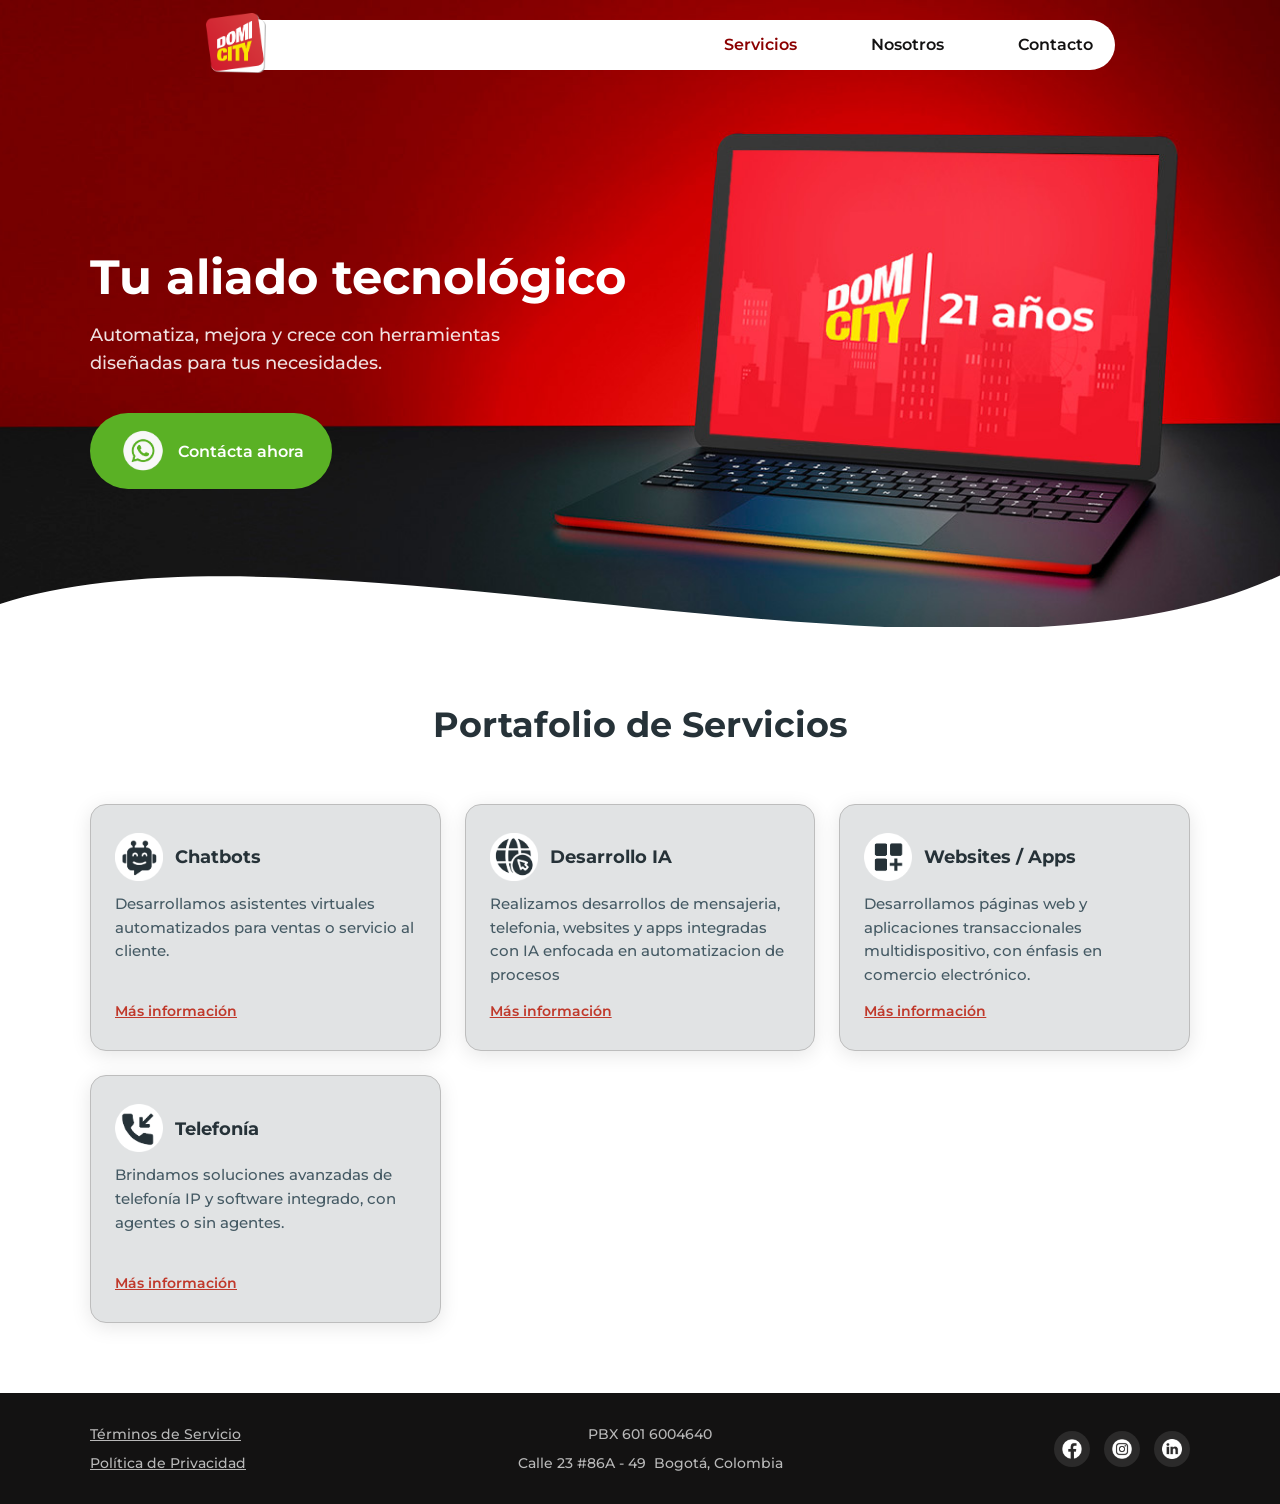
==== index.html @ 24c3378c "Initial commit: sitio web DomiCity" ====
<!DOCTYPE html>
<html lang="es">
<head>
  <meta charset="UTF-8" />
  <meta name="viewport" content="width=device-width, initial-scale=1.0" />
  <meta name="description" content="DomiCity — Tu aliado tecnológico. Chatbots, Websites, Apps, Telefonía, Domisoft y Software a la medida." />
  <title>DomiCity</title>
  <link rel="stylesheet" href="assets/css/styles.css" />
  <link rel="icon" href="assets/img/logo_domicity.png" type="image/png" />
</head>
<body>
  <!--  NAVBAR   -->
  <header class="navbar" role="banner">
    <a href="index.html" class="navbar__logo" aria-label="DomiCity — Inicio">
        <img src="assets/img/logo_domicity.png" alt="DomiCity" loading="eager" />
    </a>
    <div class="navbar__inner">
      <button class="navbar__toggle" aria-label="Abrir menú" aria-expanded="false" aria-controls="main-menu">
        <span></span><span></span><span></span>
      </button>

      <nav id="main-menu" class="navbar__menu" role="navigation" aria-label="Menú principal">
        <a href="index.html" class="navbar__link">Servicios</a>
        <a href="nosotros.html" class="navbar__link">Nosotros</a>
        <a href="https://wa.me/573103325067?text=Hola%2C%20quiero%20tener%20mas%20informacion%20acerca%20de%20Domicity" class="navbar__link">Contacto</a>
      </nav>
    </div>
  </header>

  <main>
    <!--  HERO   -->
    <section class="hero" aria-label="Presentación">
      <div class="hero__inner">
        <div class="hero__content">
          <h1 class="hero__title fade-in-up">Tu aliado tecnológico</h1>
          <p class="hero__subtitle fade-in-up fade-in-up--delay-1">
            Automatiza, mejora y crece con herramientas<br>diseñadas para tus necesidades.
          </p>
          <a
            href="https://wa.me/576016004640"
            target="_blank"
            rel="noopener noreferrer"
            class="btn btn--whatsapp fade-in-up fade-in-up--delay-2"
            aria-label="Contáctanos por WhatsApp"
          >
            <img src="assets/img/Icono Whatsapp.png" alt="" aria-hidden="true" />
            Contácta ahora
          </a>
        </div>
      </div>

      <!-- Wave SVG separator -->
      <svg class="hero__wave" viewBox="0 0 1440 90" xmlns="http://www.w3.org/2000/svg" preserveAspectRatio="none" aria-hidden="true">
        <path d="M0,64 C360,-50 1080,200 1440,32 L1440,90 L0,90 Z" fill="#ffffff"/>      
      </svg>
    </section>

    


    <!--  PORTAFOLIO DE SERVICIOS -->

    <section class="services section" id="servicios" aria-labelledby="services-title">
      <h2 class="services__title" id="services-title">Portafolio de Servicios</h2>

      <div class="services__grid" role="list">

        <article class="card" role="listitem" data-animate>
          <div class="card__header">
            <img class="card__icon" src="assets/img/Icono Chatbots.png" alt="" aria-hidden="true" loading="lazy" />
            <h3 class="card__title">Chatbots</h3>
          </div>
          <p class="card__text">Desarrollamos asistentes virtuales automatizados para ventas o servicio al cliente.</p>
          <a href="https://wa.me/573103325067?text=Hola%2C%20quiero%20tener%20mas%20informacion%20acerca%20de%20Domicity" class="card__link">Más información</a>
        </article>

        <article class="card" role="listitem" data-animate>
          <div class="card__header">
            <img class="card__icon" src="assets/img/Icono Websites.png" alt="" aria-hidden="true" loading="lazy" />
            <h3 class="card__title">Desarrollo IA</h3>
          </div>
          <p class="card__text">Realizamos desarrollos de mensajeria, telefonia, websites y apps integradas con IA enfocada en automatizacion de procesos</p>
          <a href="https://wa.me/573103325067?text=Hola%2C%20quiero%20tener%20mas%20informacion%20acerca%20de%20Domicity" class="card__link">Más información</a>
        </article>

        <article class="card" role="listitem" data-animate>
          <div class="card__header">
            <img class="card__icon" src="assets/img/Icono Apps.png" alt="" aria-hidden="true" loading="lazy" />
            <h3 class="card__title">Websites / Apps</h3>
          </div>
          <p class="card__text">Desarrollamos páginas web y aplicaciones transaccionales multidispositivo, con énfasis en comercio electrónico.</p>
          <a href="https://wa.me/573103325067?text=Hola%2C%20quiero%20tener%20mas%20informacion%20acerca%20de%20Domicity" class="card__link">Más información</a>
        </article>

        <article class="card" role="listitem" data-animate>
          <div class="card__header">
            <img class="card__icon" src="assets/img/Icono Telefonia.png" alt="" aria-hidden="true" loading="lazy" />
            <h3 class="card__title">Telefonía</h3>
          </div>
          <p class="card__text">Brindamos soluciones avanzadas de telefonía IP y software integrado, con agentes o sin agentes.</p>
          <a href="https://wa.me/573103325067?text=Hola%2C%20quiero%20tener%20mas%20informacion%20acerca%20de%20Domicity" class="card__link">Más información</a>
        </article>

        <article class="card" role="listitem" data-animate>
          <div class="card__header">
            <img class="card__icon" src="assets/img/Icono Domisoft.png" alt="" aria-hidden="true" loading="lazy" />
            <h3 class="card__title">Domisoft</h3>
          </div>
          <p class="card__text">Software de gestión especializado en domicilios, que permite administrar catálogos de baja, mediana y alta complejidad.</p>
          <a href="https://wa.me/573103325067?text=Hola%2C%20quiero%20tener%20mas%20informacion%20acerca%20de%20Domicity" class="card__link">Más información</a>
        </article>

        <article class="card" role="listitem" data-animate>
          <div class="card__header">
            <img class="card__icon" src="assets/img/Icono Software.png" alt="" aria-hidden="true" loading="lazy" />
            <h3 class="card__title">Software</h3>
          </div>
          <p class="card__text">Desarrollamos soluciones de programación a la medida para industrias diversas.</p>
          <a href="https://wa.me/573103325067?text=Hola%2C%20quiero%20tener%20mas%20informacion%20acerca%20de%20Domicity" class="card__link">Más información</a>
        </article>

      </div>
    </section>
  </main>

  <!-- ═══════════════════════════════════════ -->
  <!--  FOOTER                                 -->
  <!-- ═══════════════════════════════════════ -->
  <footer class="footer" role="contentinfo">
    <div class="footer__inner">
      <div class="footer__links">
        <a href="assets/docs/Terminos de Uso Pagina Web DomiCity.pdf" target="_blank" rel="noopener" class="footer__link">Términos de Servicio</a>
        <a href="assets/docs/Terminos de Uso Pagina Web DomiCity.pdf" target="_blank" rel="noopener" class="footer__link">Política de Privacidad</a>
      </div>

      <address class="footer__contact" style="font-style:normal;">
        <span>PBX 601 6004640</span>
        <span>Calle 23 #86A - 49&nbsp;&nbsp;Bogotá, Colombia</span>
      </address>

      <div class="footer__social" aria-label="Redes sociales">
        <a href="https://www.facebook.com/domicitylaciudad" class="footer__social-link" aria-label="Facebook" target="_blank" rel="noopener">
          <img src="assets/img/Icono Facebook.png" alt="Facebook" loading="lazy" />
        </a>
        <a href="https://www.instagram.com/domicity.co/" class="footer__social-link" aria-label="Instagram" target="_blank" rel="noopener">
          <img src="assets/img/Icono Instagram.png" alt="Instagram" loading="lazy" />
        </a>
        <a href="https://www.linkedin.com/company/domicity-sas/" class="footer__social-link" aria-label="LinkedIn" target="_blank" rel="noopener">
          <img src="assets/img/Icono Linkedin.png" alt="LinkedIn" loading="lazy" />
        </a>
      </div>
    </div>
  </footer>

  <script src="assets/js/app.js" defer></script>
</body>
</html>
---- assets/css/styles.css ----
/* =============================================
   DOMICITY - CORPORATE WEBSITE STYLES
   Methodology: BEM | Mobile-First | CSS Variables
   ============================================= */

/* ─── GOOGLE FONTS ─────────────────────────── */
@import url('https://fonts.googleapis.com/css2?family=Montserrat:wght@400;500;600;700;800&display=swap');

/* ─── CSS VARIABLES ────────────────────────── */
:root {
  --color-primary-red:   #c0392b;
  --color-red-dark:      #8b0000;
  --color-red-gradient:  linear-gradient(135deg, #c0392b 0%, #8b0000 60%, #1a0000 100%);
  --color-text-main:     #263238;
  --color-whatsapp:      #5ab125;
  --color-whatsapp-dark: #3d7d1a;
  --color-footer:        #131212;
  --color-card:          #e1e3e4;
  --color-border:        #bdbdbd;
  --color-white:         #ffffff;
  --color-link:          #c0392b;
  --color-hero-bg:       #1a0000;

  --font-family: 'Montserrat', sans-serif;
  --fw-bold:       700;
  --fw-semibold:   600;
  --fw-medium:     500;
  --fw-regular:    400;

  --radius-sm:   8px;
  --radius-md:   16px;
  --radius-lg:   24px;
  --radius-pill: 999px;

  --shadow-card: 0 4px 20px rgba(0,0,0,0.10);
  --shadow-hover: 0 10px 36px rgba(0,0,0,0.18);
  --shadow-nav: 0 2px 20px rgba(0,0,0,0.25);

  --transition: 0.3s ease;
  --container-max: 1100px;
  --section-pad: 80px 20px;
}

/* ─── RESET & BASE ──────────────────────────── */
*, *::before, *::after {
  box-sizing: border-box;
  margin: 0;
  padding: 0;
}

html {
  scroll-behavior: smooth;
  font-size: 16px;
}

body {
  font-family: var(--font-family);
  font-weight: var(--fw-medium);
  color: var(--color-text-main);
  background: var(--color-white);
  line-height: 1.6;
  overflow-x: hidden;
}

img {
  max-width: 100%;
  height: auto;
  display: block;
}

a {
  text-decoration: none;
  color: inherit;
  transition: color var(--transition);
}

ul {
  list-style: none;
}

/* ─── UTILITY ───────────────────────────────── */
.container {
  max-width: var(--container-max);
  margin: 0 auto;
  padding: 0 20px;
}

.section {
  padding: var(--section-pad);
}

/* ─── NAVBAR ────────────────────────────────── */
.navbar {
  position: absolute;
  top: 20px;
  left: 0;
  width: 100%;
  display: flex;
  justify-content: center; /* 🔥 centra la cápsula */
  z-index: 1000;
}

.navbar__inner {
  display: flex;
  align-items: center;
  justify-content: flex-end;
  background: var(--color-white);
  border-radius: 1000px;
  max-width: 900px;
  width: 90%;
}

.navbar__logo img {
  position: relative;
  left: 46px;
  top: -2px;
  height: 50px;
 transform: scale(1.2);
}

.navbar__menu {
  display: flex;
  align-items: center;
  gap: 30px;
}

.navbar__link {
  color: var(--color-footer);
  font-weight: var(--fw-semibold);
  font-size: 1rem;
  padding: 8px 22px;
  border-radius: var(--radius-pill);
  transition: background var(--transition), color var(--transition);
  white-space: nowrap;
}

.navbar__link:hover,
.navbar__link--active {
  background: rgba(255,255,255,0.18);
  color: var(--color-red-dark);
}

.navbar__toggle {
  display: none;
  flex-direction: column;
  justify-content: center;
  gap: 5px;
  cursor: pointer;
  background: none;
  border: none;
  padding: 6px;
}

.navbar__toggle span {
  display: block;
  width: 26px;
  height: 2.5px;
  background: var(--color-white);
  border-radius: 2px;
  transition: transform var(--transition), opacity var(--transition);
}

.navbar__toggle.is-open span:nth-child(1) {
  transform: translateY(7.5px) rotate(45deg);
}
.navbar__toggle.is-open span:nth-child(2) {
  opacity: 0;
}
.navbar__toggle.is-open span:nth-child(3) {
  transform: translateY(-7.5px) rotate(-45deg);
}

/* ─── HERO ──────────────────────────────────── */
.hero {
  background-image: url("../img/Banner\ Pagina\ Web.jpg");
  background-size: cover;          /* Hace que la imagen cubra todo el contenedor */
  background-position: center;     /* Centra la imagen */
  background-repeat: no-repeat;    /* Evita que se repita */
  
  position: relative;
  overflow: hidden;
  padding-top: 250px; /* aumenta este valor según altura del nav */
  min-height: 380px;
}

.hero__inner {
  max-width: var(--container-max);
  margin: 0 auto;
  display: flex;
  align-items: flex-end;
  justify-content: space-between;
  gap: 40px;
}

.hero__content {
  flex: 1;
  padding-bottom: 60px;
}

.hero__title {
  font-size: clamp(2rem, 5vw, 3rem);
  font-weight: var(--fw-bold);
  color: var(--color-white);
  line-height: 1.15;
  margin-bottom: 16px;
}

.hero__subtitle {
  font-size: clamp(0.95rem, 2vw, 1.1rem);
  color: rgba(255,255,255,0.88);
  font-weight: var(--fw-medium);
  max-width: 460px;
  margin-bottom: 36px;
  line-height: 1.6;
}

.hero__image {
  flex: 1;
  display: flex;
  align-items: flex-end;
  justify-content: flex-end;
  max-width: 480px;
}

.hero__image img {
  width: 100%;
  max-width: 460px;
  object-fit: contain;
  filter: drop-shadow(0 10px 40px rgba(0,0,0,0.5));
}

.hero__wave {
  display: block;
  width: 100%;
  margin-top: -2px;
  line-height: 0;
}

/* ─── BUTTONS ───────────────────────────────── */
.btn {
  display: inline-flex;
  align-items: center;
  gap: 10px;
  padding: 13px 28px;
  border-radius: var(--radius-pill);
  font-family: var(--font-family);
  font-weight: var(--fw-semibold);
  font-size: 1rem;
  cursor: pointer;
  border: none;
  transition: background var(--transition), transform var(--transition), box-shadow var(--transition);
}

.btn--whatsapp {
  background: var(--color-whatsapp);
  color: var(--color-white);
}

.btn--whatsapp:hover {
  background: var(--color-whatsapp-dark);
  transform: translateY(-2px);
  box-shadow: 0 8px 24px rgba(90,177,37,0.35);
}

.btn--whatsapp img {
  width: 50px;
}

.btn--primary {
  background: #e8b800;
  color: var(--color-white);
  font-weight: var(--fw-bold);
}

.btn--primary:hover {
  background: #c9a200;
  transform: translateY(-2px);
  box-shadow: 0 8px 24px rgba(232,184,0,0.35);
}

/* ─── SERVICES ──────────────────────────────── */
.services {
  background: var(--color-white);
  padding: 70px 20px;
}

.services__title {
  text-align: center;
  font-size: clamp(1.6rem, 3.5vw, 2.2rem);
  font-weight: var(--fw-bold);
  color: var(--color-text-main);
  margin-bottom: 50px;
}

.services__grid {
  display: grid;
  grid-template-columns: repeat(3, 1fr);
  gap: 24px;
  max-width: var(--container-max);
  margin: 0 auto;
}

.card {
  background: var(--color-card);
  border: 1px solid var(--color-border);
  border-radius: var(--radius-md);
  padding: 28px 24px;
  box-shadow: var(--shadow-card);
  transition: transform var(--transition), box-shadow var(--transition);
  display: flex;
  flex-direction: column;
  gap: 12px;
}

.card:hover {
  transform: translateY(-5px);
  box-shadow: var(--shadow-hover);
  background-color: var(--color-border);
}

.card__icon {
  width: 48px;
  height: 48px;
  object-fit: contain;
}

.card__title {
  font-size: 1.15rem;
  font-weight: var(--fw-bold);
  color: var(--color-text-main);
  margin: 0;
}

.card__header {
  display: flex;
  align-items: center;
  gap: 12px;
}

.card__text {
  font-size: 0.93rem;
  color: #455a64;
  line-height: 1.6;
  flex: 1;
}

.card__link {
  font-size: 0.88rem;
  font-weight: var(--fw-semibold);
  color: var(--color-link);
  text-decoration: underline;
  margin-top: auto;
  transition: color var(--transition);
}

.card__link:hover {
  color: var(--color-red-dark);
}

/* ─── ABOUT ─────────────────────────────────── */
.about {
  background: var(--color-white);
  padding: 70px 20px;
}

.about__header {
  background: linear-gradient(135deg, #c0392b 0%, #8b0000 60%, #1a0000 100%);
  padding: 60px 20px 120px;
  position: relative;
  margin-bottom: -60px;
}

.about__wave {
  display: block;
  width: 100%;
  line-height: 0;
  margin-top: -2px;
}

.about__body {
  max-width: var(--container-max);
  margin: 0 auto;
  padding: 20px 20px 60px;
}

.about__title {
  font-size: clamp(1.6rem, 3.5vw, 2.2rem);
  font-weight: var(--fw-bold);
  color: var(--color-text-main);
  margin-bottom: 20px;
}

.about__text {
  font-size: 1rem;
  line-height: 1.75;
  color: var(--color-text-main);
  max-width: 860px;
  margin-bottom: 14px;
}

.about__clients-label {
  font-size: 1rem;
  font-weight: var(--fw-semibold);
  margin: 30px 0 20px;
}

/* ─── CLIENTS MARQUEE ───────────────────────── */
@keyframes marquee-scroll {
  from { transform: translateX(0); }
  to   { transform: translateX(-50%); }
}

.clients-marquee {
  position: relative;
  overflow: hidden;
  margin-top: 10px;
}

.clients-marquee__track {
  display: flex;
  gap: 80px;
  align-items: center;
  width: max-content;
  height: 160px;
  animation: marquee-scroll 38s linear infinite;
}

@media (prefers-reduced-motion: reduce) {
  .clients-marquee__track {
    animation: none;
    flex-wrap: wrap;
    width: 100%;
    height: auto;
    justify-content: center;
    gap: 40px;
    padding: 20px 0;
  }
  .clients-marquee__item[aria-hidden="true"] {
    display: none;
  }
}

.clients-marquee__item {
  flex-shrink: 0;
  height: 140px;
  display: flex;
  align-items: center;
}

.clients-marquee__item img {
  height: 100%;
  width: auto;
  max-width: 220px;
  object-fit: contain;
  transition: transform 0.4s cubic-bezier(0.34, 1.56, 0.64, 1);
}

.clients-marquee__item img:hover {
  transform: scale(1.18);
}

.clients-marquee__fade {
  position: absolute;
  top: 0;
  width: 100px;
  height: 100%;
  z-index: 2;
  pointer-events: none;
}

.clients-marquee__fade--left {
  left: 0;
  background: linear-gradient(to right, var(--color-white), transparent);
}

.clients-marquee__fade--right {
  right: 0;
  background: linear-gradient(to left, var(--color-white), transparent);
}

/* ─── CONTACT ───────────────────────────────── */
.contact {
  background: var(--color-white);
  padding: 70px 20px;
}

.contact__header-bg {
  background: linear-gradient(135deg, #c0392b 0%, #8b0000 60%, #1a0000 100%);
  padding: 50px 20px 120px;
}

.contact__title {
  font-size: clamp(1.6rem, 3.5vw, 2.2rem);
  font-weight: var(--fw-bold);
  color: var(--color-white);
  max-width: var(--container-max);
  margin: 0 auto;
  position: relative;
  top: 50px;
}

.contact__wave {
  display: block;
  width: 100%;
  line-height: 0;
  margin-top: -2px;
}

.contact__body {
  max-width: var(--container-max);
  margin: -50px auto 0;
  padding: 0 20px 70px;
  display: grid;
  grid-template-columns: 1fr auto;
  gap: 60px;
  align-items: start;
}

.contact__form-wrapper {
  background: #f0f0f0;
  border-radius: var(--radius-md);
  padding: 36px 32px;
  box-shadow: var(--shadow-card);
}

.form__group {
  margin-bottom: 16px;
}

.form__input,
.form__textarea {
  width: 100%;
  padding: 13px 18px;
  border: 1.5px solid var(--color-border);
  border-radius: var(--radius-sm);
  background: var(--color-white);
  font-family: var(--font-family);
  font-size: 0.95rem;
  color: var(--color-text-main);
  transition: border-color var(--transition), box-shadow var(--transition);
  outline: none;
}

.form__input::placeholder,
.form__textarea::placeholder {
  color: #90a4ae;
}

.form__input:focus,
.form__textarea:focus {
  border-color: var(--color-primary-red);
  box-shadow: 0 0 0 3px rgba(192,57,43,0.12);
}

.form__input.is-invalid,
.form__textarea.is-invalid {
  border-color: #e53935;
}

.form__textarea {
  resize: vertical;
  min-height: 110px;
}

.form__error {
  font-size: 0.8rem;
  color: #e53935;
  margin-top: 4px;
  display: none;
}

.form__error.is-visible {
  display: block;
}

.form__footer {
  text-align: right;
  margin-top: 20px;
}

.form__success,
.form__failure {
  display: none;
  padding: 14px 18px;
  border-radius: var(--radius-sm);
  font-weight: var(--fw-semibold);
  font-size: 0.95rem;
  margin-bottom: 16px;
}

.form__success {
  background: #e8f5e9;
  color: #2e7d32;
  border: 1px solid #a5d6a7;
}

.form__failure {
  background: #ffebee;
  color: #c62828;
  border: 1px solid #ef9a9a;
}

.form__success.is-visible,
.form__failure.is-visible {
  display: block;
}

.contact__aside {
  display: flex;
  flex-direction: column;
  gap: 16px;
  align-items: flex-start;
  padding-top: 60px;
}

.contact__aside-title {
  font-size: 1.3rem;
  font-weight: var(--fw-bold);
  color: var(--color-text-main);
}

.btn--whatsapp-lg {
  font-size: 1.1rem;
  padding: 16px 32px;
}

/* ─── FOOTER ────────────────────────────────── */
.footer {
  background: var(--color-footer);
  color: rgba(255,255,255,0.7);
  padding: 30px 20px;
}

.footer__inner {
  max-width: var(--container-max);
  margin: 0 auto;
  display: flex;
  align-items: center;
  justify-content: space-between;
  gap: 20px;
  flex-wrap: wrap;
}

.footer__links {
  display: flex;
  flex-direction: column;
  gap: 6px;
}

.footer__link {
  color: rgba(255,255,255,0.7);
  font-size: 0.875rem;
  text-decoration: underline;
  transition: color var(--transition);
}

.footer__link:hover {
  color: var(--color-white);
}

.footer__contact {
  display: flex;
  flex-direction: column;
  gap: 6px;
  font-size: 0.875rem;
  text-align: center;
}

.footer__social {
  display: flex;
  gap: 14px;
  align-items: center;
}

.footer__social-link {
  display: flex;
  align-items: center;
  justify-content: center;
  width: 36px;
  height: 36px;
  border-radius: 50%;
  background: rgba(255,255,255,0.1);
  transition: background var(--transition), transform var(--transition);
}

.footer__social-link:hover {
  background: rgba(255,255,255,0.22);
  transform: translateY(-2px);
}

.footer__social-link img {
  width: 20px;
  height: 20px;
  filter: brightness(0) invert(1);
}

/* ─── PAGE HEADER (nosotros / contacto) ─────── */
.page-header {
  background: var(--color-red-gradient);
  padding: 60px 20px 120px;
  position: relative;
}

.page-header__title {
  font-size: clamp(1.8rem, 4vw, 2.5rem);
  font-weight: var(--fw-bold);
  color: var(--color-white);
  max-width: var(--container-max);
  margin: 0 auto;
  position: relative;
  top: 50px;
}

.page-header__wave {
  display: block;
  width: 100%;
  line-height: 0;
  margin-top: -2px;
}

/* ─── ANIMATIONS ────────────────────────────── */
@keyframes fadeInUp {
  from {
    opacity: 0;
    transform: translateY(28px);
  }
  to {
    opacity: 1;
    transform: translateY(0);
  }
}

.fade-in-up {
  animation: fadeInUp 0.6s ease both;
}

.fade-in-up--delay-1 { animation-delay: 0.1s; }
.fade-in-up--delay-2 { animation-delay: 0.2s; }
.fade-in-up--delay-3 { animation-delay: 0.3s; }

[data-animate] {
  opacity: 0;
  transform: translateY(24px);
  transition: opacity 0.6s ease, transform 0.6s ease;
}

[data-animate].is-visible {
  opacity: 1;
  transform: translateY(0);
}

/* ─── RESPONSIVE ────────────────────────────── */
@media (max-width: 900px) {
  .services__grid {
    grid-template-columns: repeat(2, 1fr);
  }

  .contact__body {
    grid-template-columns: 1fr;
    gap: 30px;
  }

  .contact__aside {
    padding-top: 0;
    flex-direction: row;
    align-items: center;
    flex-wrap: wrap;
  }

  .hero__inner {
    flex-direction: column;
    align-items: flex-start;
    padding-bottom: 0;
  }

  .hero__content {
    padding-bottom: 30px;
  }

  .hero__image {
    width: 100%;
    max-width: 100%;
    justify-content: center;
  }
}

@media (max-width: 640px) {
  .navbar__menu {
    display: none;
    flex-direction: column;
    gap: 4px;
    position: absolute;
    top: 100%;
    left: 0;
    right: 0;
    background: linear-gradient(135deg, #c0392b 0%, #8b0000 100%);
    padding: 14px 20px 20px;
    box-shadow: var(--shadow-nav);
    z-index: 999;
  }

  .navbar__menu.is-open {
    display: flex;
  }

  .navbar__link {
    width: 100%;
    text-align: center;
  }

  .navbar__toggle {
    display: flex;
  }

  .navbar__inner {
    position: relative;
  }

  .services__grid {
    grid-template-columns: 1fr;
  }

  .footer__inner {
    flex-direction: column;
    text-align: center;
    align-items: center;
  }

  .footer__contact {
    text-align: center;
  }


  :root {
    --section-pad: 50px 16px;
  }
}
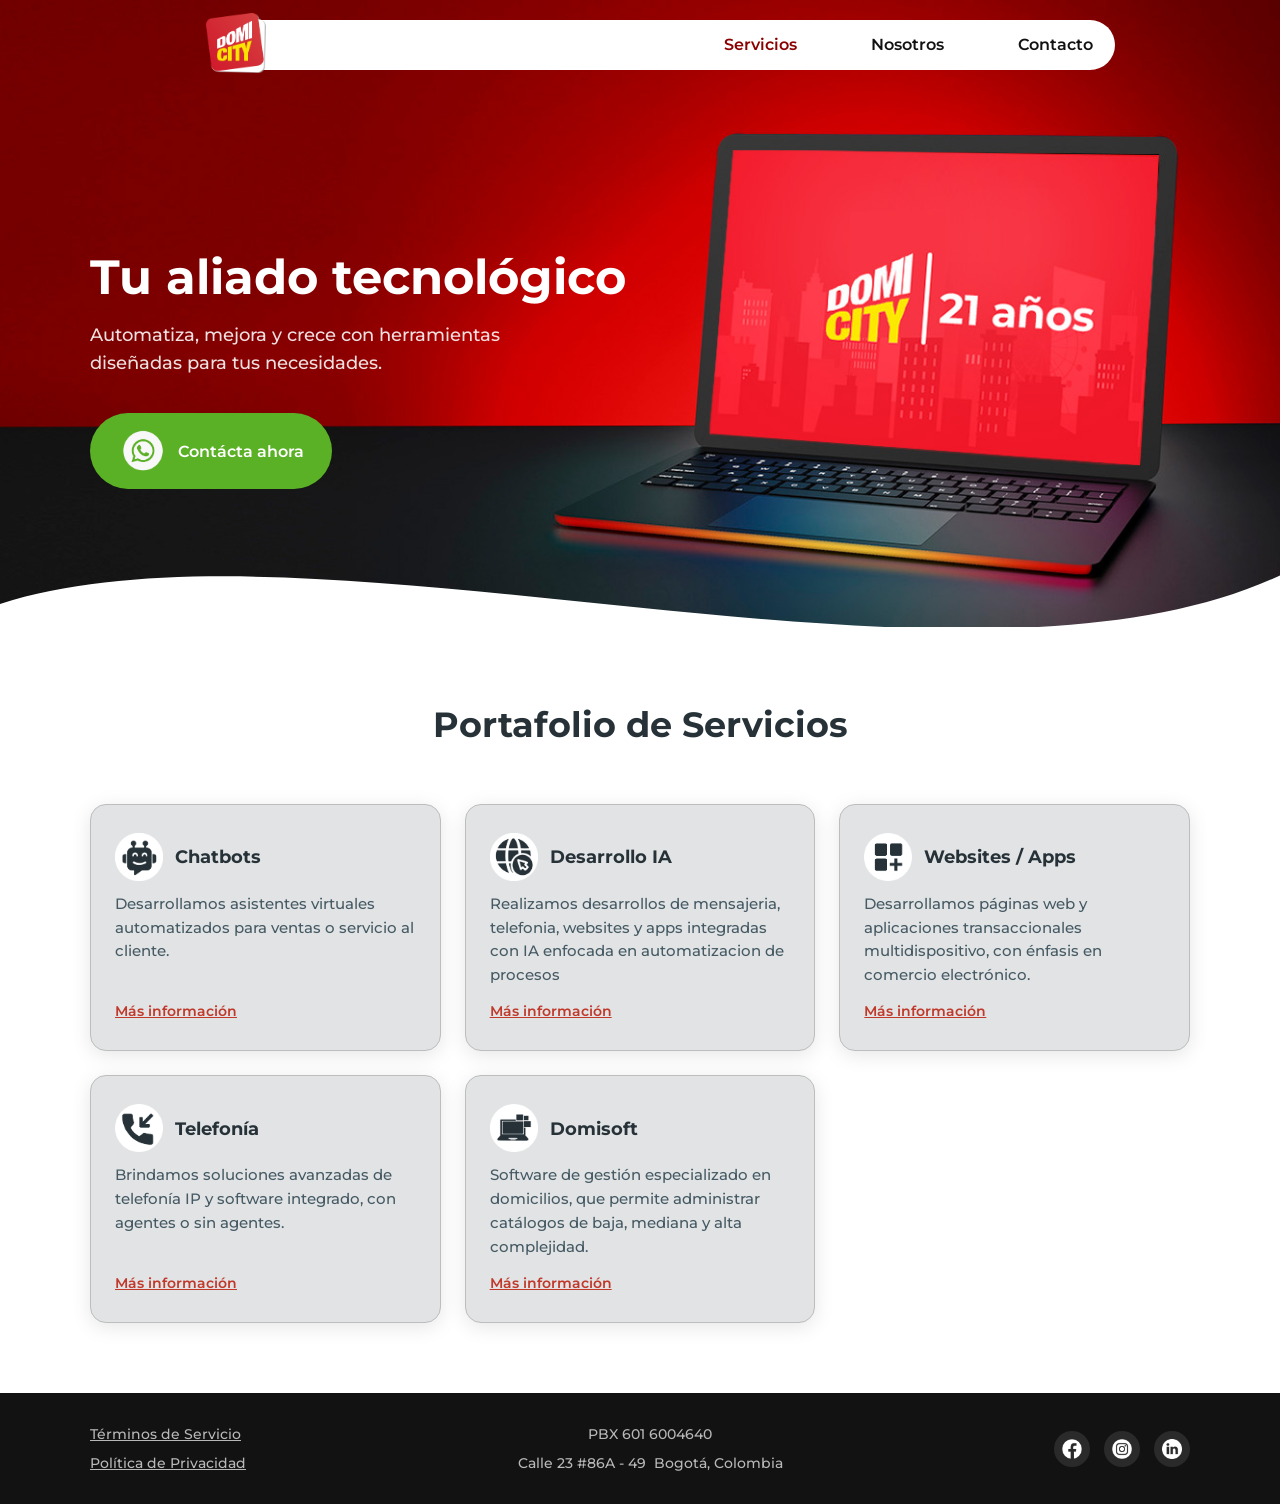
==== commit d48f8724: "Numero Don Victor" ====
--- a/index.html
+++ b/index.html
@@ -7,6 +7,14 @@
   <title>DomiCity</title>
   <link rel="stylesheet" href="assets/css/styles.css" />
   <link rel="icon" href="assets/img/logo_domicity.png" type="image/png" />
+  <!-- Google tag (gtag.js) -->
+  <script async src="https://www.googletagmanager.com/gtag/js?id=G-8YCQ2FPRDF"></script>
+  <script>
+    window.dataLayer = window.dataLayer || [];
+    function gtag(){dataLayer.push(arguments);}
+    gtag('js', new Date());
+    gtag('config', 'G-8YCQ2FPRDF');
+  </script>
 </head>
 <body>
   <!--  NAVBAR   -->
@@ -22,7 +30,7 @@
       <nav id="main-menu" class="navbar__menu" role="navigation" aria-label="Menú principal">
         <a href="index.html" class="navbar__link">Servicios</a>
         <a href="nosotros.html" class="navbar__link">Nosotros</a>
-        <a href="https://wa.me/573103325067?text=Hola%2C%20quiero%20tener%20mas%20informacion%20acerca%20de%20Domicity" class="navbar__link">Contacto</a>
+        <a href="https://wa.me/573166936965?text=Hola%2C%20quiero%20tener%20mas%20informacion%20acerca%20de%20Domicity" class="navbar__link">Contacto</a>
       </nav>
     </div>
   </header>
@@ -37,7 +45,7 @@
             Automatiza, mejora y crece con herramientas<br>diseñadas para tus necesidades.
           </p>
           <a
-            href="https://wa.me/576016004640"
+            href="https://wa.me/573166936965?text=Hola%2C%20quiero%20tener%20mas%20informacion%20acerca%20de%20Domicity"
             target="_blank"
             rel="noopener noreferrer"
             class="btn btn--whatsapp fade-in-up fade-in-up--delay-2"
@@ -71,7 +79,7 @@
             <h3 class="card__title">Chatbots</h3>
           </div>
           <p class="card__text">Desarrollamos asistentes virtuales automatizados para ventas o servicio al cliente.</p>
-          <a href="https://wa.me/573103325067?text=Hola%2C%20quiero%20tener%20mas%20informacion%20acerca%20de%20Domicity" class="card__link">Más información</a>
+          <a href="https://wa.me/573166936965?text=Hola%2C%20quiero%20tener%20mas%20informacion%20acerca%20de%20Domicity" class="card__link">Más información</a>
         </article>
 
         <article class="card" role="listitem" data-animate>
@@ -80,7 +88,7 @@
             <h3 class="card__title">Desarrollo IA</h3>
           </div>
           <p class="card__text">Realizamos desarrollos de mensajeria, telefonia, websites y apps integradas con IA enfocada en automatizacion de procesos</p>
-          <a href="https://wa.me/573103325067?text=Hola%2C%20quiero%20tener%20mas%20informacion%20acerca%20de%20Domicity" class="card__link">Más información</a>
+          <a href="https://wa.me/573166936965?text=Hola%2C%20quiero%20tener%20mas%20informacion%20acerca%20de%20Domicity" class="card__link">Más información</a>
         </article>
 
         <article class="card" role="listitem" data-animate>
@@ -89,7 +97,7 @@
             <h3 class="card__title">Websites / Apps</h3>
           </div>
           <p class="card__text">Desarrollamos páginas web y aplicaciones transaccionales multidispositivo, con énfasis en comercio electrónico.</p>
-          <a href="https://wa.me/573103325067?text=Hola%2C%20quiero%20tener%20mas%20informacion%20acerca%20de%20Domicity" class="card__link">Más información</a>
+          <a href="https://wa.me/573166936965?text=Hola%2C%20quiero%20tener%20mas%20informacion%20acerca%20de%20Domicity" class="card__link">Más información</a>
         </article>
 
         <article class="card" role="listitem" data-animate>
@@ -98,7 +106,7 @@
             <h3 class="card__title">Telefonía</h3>
           </div>
           <p class="card__text">Brindamos soluciones avanzadas de telefonía IP y software integrado, con agentes o sin agentes.</p>
-          <a href="https://wa.me/573103325067?text=Hola%2C%20quiero%20tener%20mas%20informacion%20acerca%20de%20Domicity" class="card__link">Más información</a>
+          <a href="https://wa.me/573166936965?text=Hola%2C%20quiero%20tener%20mas%20informacion%20acerca%20de%20Domicity" class="card__link">Más información</a>
         </article>
 
         <article class="card" role="listitem" data-animate>
@@ -107,7 +115,7 @@
             <h3 class="card__title">Domisoft</h3>
           </div>
           <p class="card__text">Software de gestión especializado en domicilios, que permite administrar catálogos de baja, mediana y alta complejidad.</p>
-          <a href="https://wa.me/573103325067?text=Hola%2C%20quiero%20tener%20mas%20informacion%20acerca%20de%20Domicity" class="card__link">Más información</a>
+          <a href="https://wa.me/573166936965?text=Hola%2C%20quiero%20tener%20mas%20informacion%20acerca%20de%20Domicity" class="card__link">Más información</a>
         </article>
 
         <article class="card" role="listitem" data-animate>
@@ -116,7 +124,7 @@
             <h3 class="card__title">Software</h3>
           </div>
           <p class="card__text">Desarrollamos soluciones de programación a la medida para industrias diversas.</p>
-          <a href="https://wa.me/573103325067?text=Hola%2C%20quiero%20tener%20mas%20informacion%20acerca%20de%20Domicity" class="card__link">Más información</a>
+          <a href="https://wa.me/573166936965?text=Hola%2C%20quiero%20tener%20mas%20informacion%20acerca%20de%20Domicity" class="card__link">Más información</a>
         </article>
 
       </div>
--- a/assets/css/styles.css
+++ b/assets/css/styles.css
@@ -750,6 +750,8 @@
 }
 
 /* ─── RESPONSIVE ────────────────────────────── */
+
+/* ── Tablet (≤ 900px) ── */
 @media (max-width: 900px) {
   .services__grid {
     grid-template-columns: repeat(2, 1fr);
@@ -784,17 +786,55 @@
   }
 }
 
+/* ── Mobile (≤ 640px) ── */
 @media (max-width: 640px) {
+  :root {
+    --section-pad: 48px 16px;
+  }
+
+  /* Navbar */
+  .navbar {
+    top: 12px;
+    justify-content: space-between;
+    padding: 0 16px;
+    align-items: center;
+  }
+
+  .navbar__logo img {
+    left: 0;
+    top: 0;
+    height: 40px;
+    transform: scale(1);
+  }
+
+  .navbar__inner {
+    position: relative;
+    width: auto;
+    flex-shrink: 0;
+    border-radius: var(--radius-md);
+  }
+
+  .navbar__toggle {
+    display: flex;
+    padding: 10px 8px;
+    min-height: 44px;
+  }
+
+  .navbar__toggle span {
+    background: var(--color-text-main);
+  }
+
   .navbar__menu {
     display: none;
     flex-direction: column;
     gap: 4px;
     position: absolute;
-    top: 100%;
-    left: 0;
+    top: calc(100% + 6px);
     right: 0;
+    width: calc(100vw - 32px);
     background: linear-gradient(135deg, #c0392b 0%, #8b0000 100%);
-    padding: 14px 20px 20px;
+    padding: 12px 16px 16px;
+    border-radius: var(--radius-md);
     box-shadow: var(--shadow-nav);
     z-index: 999;
   }
@@ -806,32 +846,196 @@
   .navbar__link {
     width: 100%;
     text-align: center;
-  }
-
-  .navbar__toggle {
-    display: flex;
-  }
-
-  .navbar__inner {
-    position: relative;
+    color: var(--color-white);
+    padding: 12px 16px;
+  }
+
+  .navbar__link:hover,
+  .navbar__link--active {
+    background: rgba(255, 255, 255, 0.15);
+    color: var(--color-white);
+  }
+
+  /* Hero */
+  .hero {
+    padding-top: 120px;
+    background-image:
+      linear-gradient(rgba(10, 0, 0, 0.55), rgba(10, 0, 0, 0.55)),
+      url("../img/Banner\ Pagina\ Web.jpg");
+    background-position: center center;
+  }
+
+  .hero__inner {
+    padding: 0 20px;
+  }
+
+  .hero__content {
+    padding-bottom: 36px;
+    padding-left: 0;
+    padding-right: 0;
+  }
+
+  .hero__wave {
+    display: none;
+  }
+
+  .hero__title {
+    text-shadow: 0 2px 16px rgba(0, 0, 0, 0.45);
+  }
+
+  .hero__subtitle {
+    margin-bottom: 28px;
+    text-shadow: 0 1px 8px rgba(0, 0, 0, 0.35);
+    color: rgba(255, 255, 255, 0.95);
+  }
+
+  /* Buttons */
+  .btn {
+    min-height: 48px;
+  }
+
+  .btn--whatsapp img {
+    width: 36px;
+  }
+
+  /* Services */
+  .services {
+    padding: 48px 16px;
+  }
+
+  .services__title {
+    margin-bottom: 32px;
   }
 
   .services__grid {
     grid-template-columns: 1fr;
-  }
-
+    gap: 16px;
+  }
+
+  /* Clients Marquee */
+  .clients-marquee__track {
+    height: 100px;
+    gap: 48px;
+  }
+
+  .clients-marquee__item {
+    height: 80px;
+  }
+
+  /* About */
+  .about__header {
+    padding: 40px 20px 100px;
+  }
+
+  .about__body {
+    padding: 20px 16px 40px;
+  }
+
+  /* Contact */
+  .contact__header-bg {
+    padding: 40px 20px 100px;
+  }
+
+  .contact__body {
+    grid-template-columns: 1fr;
+    margin-top: -30px;
+    padding: 0 16px 48px;
+    gap: 20px;
+  }
+
+  .contact__form-wrapper {
+    padding: 24px 20px;
+  }
+
+  .form__input,
+  .form__textarea {
+    padding: 14px 16px;
+    font-size: 1rem;
+  }
+
+  .contact__aside {
+    padding-top: 0;
+    flex-direction: column;
+    align-items: stretch;
+  }
+
+  .contact__aside-title {
+    font-size: 1.1rem;
+  }
+
+  .btn--whatsapp-lg {
+    width: 100%;
+    justify-content: center;
+    font-size: 1rem;
+    padding: 14px 24px;
+  }
+
+  /* Page header (nosotros / contacto) */
+  .page-header {
+    padding: 72px 20px 100px;
+  }
+
+  .page-header__title {
+    top: 28px;
+  }
+
+  /* Footer */
   .footer__inner {
     flex-direction: column;
     text-align: center;
     align-items: center;
+    gap: 16px;
   }
 
   .footer__contact {
     text-align: center;
   }
 
-
-  :root {
-    --section-pad: 50px 16px;
-  }
-}
+  .footer__links {
+    align-items: center;
+  }
+
+  .footer__social {
+    justify-content: center;
+  }
+}
+
+/* ── Small mobile (≤ 480px) ── */
+@media (max-width: 480px) {
+  .hero {
+    padding-top: 100px;
+  }
+
+  .hero__content {
+    padding-bottom: 28px;
+  }
+
+  .hero__subtitle {
+    margin-bottom: 20px;
+  }
+
+  .card {
+    padding: 22px 18px;
+  }
+
+  .services__grid {
+    gap: 12px;
+  }
+
+  .clients-marquee__track {
+    height: 80px;
+    gap: 32px;
+  }
+
+  .clients-marquee__item {
+    height: 64px;
+  }
+
+  .contact__form-wrapper {
+    padding: 20px 16px;
+  }
+
+  .form__group {
+    margin-bottom: 12px;
+  }
+}
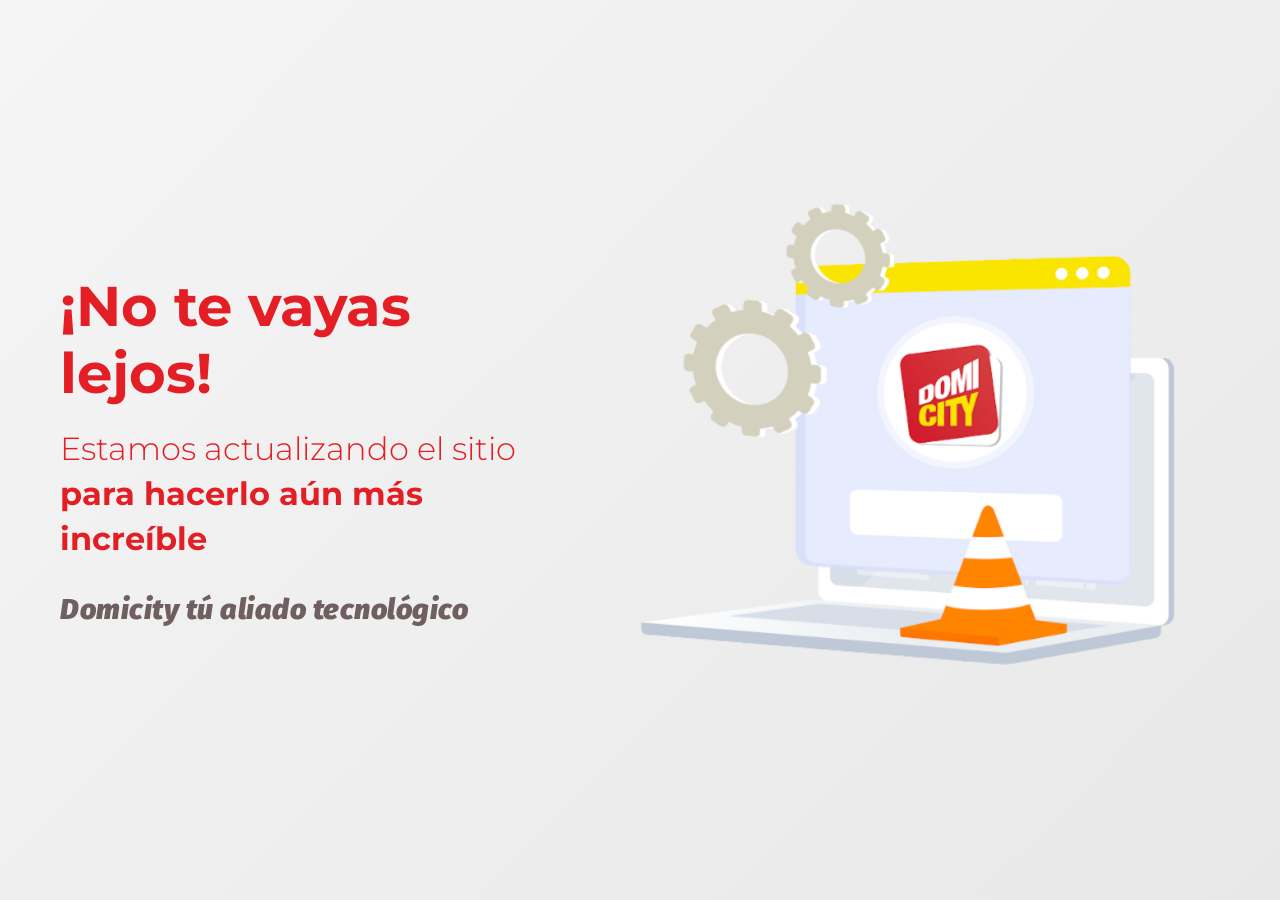
==== commit 94b4f312: "Mantenimiento" ====
--- a/index.html
+++ b/index.html
@@ -1,165 +1,212 @@
 <!DOCTYPE html>
 <html lang="es">
 <head>
-  <meta charset="UTF-8" />
-  <meta name="viewport" content="width=device-width, initial-scale=1.0" />
-  <meta name="description" content="DomiCity — Tu aliado tecnológico. Chatbots, Websites, Apps, Telefonía, Domisoft y Software a la medida." />
-  <title>DomiCity</title>
-  <link rel="stylesheet" href="assets/css/styles.css" />
-  <link rel="icon" href="assets/img/logo_domicity.png" type="image/png" />
-  <!-- Google tag (gtag.js) -->
-  <script async src="https://www.googletagmanager.com/gtag/js?id=G-8YCQ2FPRDF"></script>
-  <script>
-    window.dataLayer = window.dataLayer || [];
-    function gtag(){dataLayer.push(arguments);}
-    gtag('js', new Date());
-    gtag('config', 'G-8YCQ2FPRDF');
-  </script>
+    <meta charset="UTF-8">
+    <meta name="viewport" content="width=device-width, initial-scale=1.0">
+    <title>DomiCity</title>
+    <link rel="icon" href="assets/img/logo_domicity.png" type="image/png">
+    <style>
+        @import url('https://fonts.googleapis.com/css2?family=Fira+Sans:ital,wght@0,100;0,200;0,300;0,400;0,500;0,600;0,700;0,800;0,900;1,100;1,200;1,300;1,400;1,500;1,600;1,700;1,800;1,900&family=Montserrat&family=Yanone+Kaffeesatz:wght@200..700&display=swap');
+        * {
+            margin: 0;
+            padding: 0;
+            box-sizing: border-box;
+        }
+
+        body {
+        font-family: 'Montserrat', sans-serif;
+            background: linear-gradient(135deg, #f5f5f5 0%, #e8e8e8 100%);
+            min-height: 100vh;
+            display: flex;
+            align-items: center;
+            justify-content: center;
+            overflow-x: hidden;
+        }
+
+        .container {
+            max-width: 1200px;
+            width: 100%;
+            padding: 40px 20px;
+            display: flex;
+            align-items: center;
+            justify-content: space-between;
+            gap: 60px;
+        }
+
+        .content {
+            flex: 1;
+            max-width: 500px;
+        }
+
+        .title {
+            font-size: 3.5rem;
+            color: #e31e24;
+            font-weight: 700;
+            margin-bottom: 20px;
+            line-height: 1.2;
+        }
+
+        .subtitle {
+            font-size: 2rem;
+            color: #e31e24;
+            font-weight: 300;
+            line-height: 1.4;
+        }
+
+        .subtitle-bold {
+            font-size: 2rem;
+            color: #e31e24;
+            font-weight: 700;
+            margin-bottom: 30px;
+            line-height: 1.4;
+        }
+
+        .tagline {
+        font-family: 'Fira Sans', sans-serif;
+        font-weight: 900;
+        font-style: italic;
+        font-size: 1.8rem;
+        color: #6f5f60;
+        margin-top: 30px;
+        letter-spacing: 0.5px;
+        }
+
+
+        .illustration {
+            flex: 1;
+            display: flex;
+            align-items: center;
+            justify-content: center;
+            min-height: 500px;
+        }
+
+        .maintenance-image {
+            max-width: 100%;
+            height: auto;
+            max-height: 600px;
+            object-fit: contain;
+            animation: fadeIn 1s ease-out;
+        }
+
+        @keyframes fadeIn {
+            from {
+                opacity: 0;
+                transform: scale(0.95);
+            }
+            to {
+                opacity: 1;
+                transform: scale(1);
+            }
+        }
+
+        @media (max-width: 968px) {
+            .container {
+                flex-direction: column;
+                text-align: center;
+            }
+            
+            .content {
+                max-width: 100%;
+            }
+            
+            .title {
+                font-size: 2.5rem;
+            }
+            
+            .subtitle,
+            .subtitle-bold {
+                font-size: 1.5rem;
+            }
+            
+            .tagline {
+                font-size: 1.3rem;
+            }
+            
+            .maintenance-image {
+                max-width: 90%;
+                max-height: 350px;
+            }
+        }
+    </style>
+    <meta name="description" content="En Domcity transformamos tu negocio con tecnología: chatbots, páginas web, apps, telefonía IP y software personalizado. 21 años impulsando la innovación en Colombia.">
 </head>
 <body>
-  <!--  NAVBAR   -->
-  <header class="navbar" role="banner">
-    <a href="index.html" class="navbar__logo" aria-label="DomiCity — Inicio">
-        <img src="assets/img/logo_domicity.png" alt="DomiCity" loading="eager" />
-    </a>
-    <div class="navbar__inner">
-      <button class="navbar__toggle" aria-label="Abrir menú" aria-expanded="false" aria-controls="main-menu">
-        <span></span><span></span><span></span>
-      </button>
-
-      <nav id="main-menu" class="navbar__menu" role="navigation" aria-label="Menú principal">
-        <a href="index.html" class="navbar__link">Servicios</a>
-        <a href="nosotros.html" class="navbar__link">Nosotros</a>
-        <a href="https://wa.me/573166936965?text=Hola%2C%20quiero%20tener%20mas%20informacion%20acerca%20de%20Domicity" class="navbar__link">Contacto</a>
-      </nav>
+    <div class="container">
+        <div class="content">
+            <h1 class="title">¡No te vayas lejos!</h1>
+            <p class="subtitle">Estamos actualizando el sitio</p>
+            <p class="subtitle-bold">para hacerlo aún más increíble</p>
+            <p class="tagline">Domicity tú aliado tecnológico</p>
+        </div>
+        
+        <div class="illustration">
+            <img src="assets/img/fot2.png" alt="DomiCity Mantenimiento" class="maintenance-image">
+        </div>
     </div>
-  </header>
-
-  <main>
-    <!--  HERO   -->
-    <section class="hero" aria-label="Presentación">
-      <div class="hero__inner">
-        <div class="hero__content">
-          <h1 class="hero__title fade-in-up">Tu aliado tecnológico</h1>
-          <p class="hero__subtitle fade-in-up fade-in-up--delay-1">
-            Automatiza, mejora y crece con herramientas<br>diseñadas para tus necesidades.
-          </p>
-          <a
-            href="https://wa.me/573166936965?text=Hola%2C%20quiero%20tener%20mas%20informacion%20acerca%20de%20Domicity"
-            target="_blank"
-            rel="noopener noreferrer"
-            class="btn btn--whatsapp fade-in-up fade-in-up--delay-2"
-            aria-label="Contáctanos por WhatsApp"
-          >
-            <img src="assets/img/Icono Whatsapp.png" alt="" aria-hidden="true" />
-            Contácta ahora
-          </a>
-        </div>
-      </div>
-
-      <!-- Wave SVG separator -->
-      <svg class="hero__wave" viewBox="0 0 1440 90" xmlns="http://www.w3.org/2000/svg" preserveAspectRatio="none" aria-hidden="true">
-        <path d="M0,64 C360,-50 1080,200 1440,32 L1440,90 L0,90 Z" fill="#ffffff"/>      
-      </svg>
-    </section>
-
     
-
-
-    <!--  PORTAFOLIO DE SERVICIOS -->
-
-    <section class="services section" id="servicios" aria-labelledby="services-title">
-      <h2 class="services__title" id="services-title">Portafolio de Servicios</h2>
-
-      <div class="services__grid" role="list">
-
-        <article class="card" role="listitem" data-animate>
-          <div class="card__header">
-            <img class="card__icon" src="assets/img/Icono Chatbots.png" alt="" aria-hidden="true" loading="lazy" />
-            <h3 class="card__title">Chatbots</h3>
-          </div>
-          <p class="card__text">Desarrollamos asistentes virtuales automatizados para ventas o servicio al cliente.</p>
-          <a href="https://wa.me/573166936965?text=Hola%2C%20quiero%20tener%20mas%20informacion%20acerca%20de%20Domicity" class="card__link">Más información</a>
-        </article>
-
-        <article class="card" role="listitem" data-animate>
-          <div class="card__header">
-            <img class="card__icon" src="assets/img/Icono Websites.png" alt="" aria-hidden="true" loading="lazy" />
-            <h3 class="card__title">Desarrollo IA</h3>
-          </div>
-          <p class="card__text">Realizamos desarrollos de mensajeria, telefonia, websites y apps integradas con IA enfocada en automatizacion de procesos</p>
-          <a href="https://wa.me/573166936965?text=Hola%2C%20quiero%20tener%20mas%20informacion%20acerca%20de%20Domicity" class="card__link">Más información</a>
-        </article>
-
-        <article class="card" role="listitem" data-animate>
-          <div class="card__header">
-            <img class="card__icon" src="assets/img/Icono Apps.png" alt="" aria-hidden="true" loading="lazy" />
-            <h3 class="card__title">Websites / Apps</h3>
-          </div>
-          <p class="card__text">Desarrollamos páginas web y aplicaciones transaccionales multidispositivo, con énfasis en comercio electrónico.</p>
-          <a href="https://wa.me/573166936965?text=Hola%2C%20quiero%20tener%20mas%20informacion%20acerca%20de%20Domicity" class="card__link">Más información</a>
-        </article>
-
-        <article class="card" role="listitem" data-animate>
-          <div class="card__header">
-            <img class="card__icon" src="assets/img/Icono Telefonia.png" alt="" aria-hidden="true" loading="lazy" />
-            <h3 class="card__title">Telefonía</h3>
-          </div>
-          <p class="card__text">Brindamos soluciones avanzadas de telefonía IP y software integrado, con agentes o sin agentes.</p>
-          <a href="https://wa.me/573166936965?text=Hola%2C%20quiero%20tener%20mas%20informacion%20acerca%20de%20Domicity" class="card__link">Más información</a>
-        </article>
-
-        <article class="card" role="listitem" data-animate>
-          <div class="card__header">
-            <img class="card__icon" src="assets/img/Icono Domisoft.png" alt="" aria-hidden="true" loading="lazy" />
-            <h3 class="card__title">Domisoft</h3>
-          </div>
-          <p class="card__text">Software de gestión especializado en domicilios, que permite administrar catálogos de baja, mediana y alta complejidad.</p>
-          <a href="https://wa.me/573166936965?text=Hola%2C%20quiero%20tener%20mas%20informacion%20acerca%20de%20Domicity" class="card__link">Más información</a>
-        </article>
-
-        <article class="card" role="listitem" data-animate>
-          <div class="card__header">
-            <img class="card__icon" src="assets/img/Icono Software.png" alt="" aria-hidden="true" loading="lazy" />
-            <h3 class="card__title">Software</h3>
-          </div>
-          <p class="card__text">Desarrollamos soluciones de programación a la medida para industrias diversas.</p>
-          <a href="https://wa.me/573166936965?text=Hola%2C%20quiero%20tener%20mas%20informacion%20acerca%20de%20Domicity" class="card__link">Más información</a>
-        </article>
-
-      </div>
-    </section>
-  </main>
-
-  <!-- ═══════════════════════════════════════ -->
-  <!--  FOOTER                                 -->
-  <!-- ═══════════════════════════════════════ -->
-  <footer class="footer" role="contentinfo">
-    <div class="footer__inner">
-      <div class="footer__links">
-        <a href="assets/docs/Terminos de Uso Pagina Web DomiCity.pdf" target="_blank" rel="noopener" class="footer__link">Términos de Servicio</a>
-        <a href="assets/docs/Terminos de Uso Pagina Web DomiCity.pdf" target="_blank" rel="noopener" class="footer__link">Política de Privacidad</a>
-      </div>
-
-      <address class="footer__contact" style="font-style:normal;">
-        <span>PBX 601 6004640</span>
-        <span>Calle 23 #86A - 49&nbsp;&nbsp;Bogotá, Colombia</span>
-      </address>
-
-      <div class="footer__social" aria-label="Redes sociales">
-        <a href="https://www.facebook.com/domicitylaciudad" class="footer__social-link" aria-label="Facebook" target="_blank" rel="noopener">
-          <img src="assets/img/Icono Facebook.png" alt="Facebook" loading="lazy" />
-        </a>
-        <a href="https://www.instagram.com/domicity.co/" class="footer__social-link" aria-label="Instagram" target="_blank" rel="noopener">
-          <img src="assets/img/Icono Instagram.png" alt="Instagram" loading="lazy" />
-        </a>
-        <a href="https://www.linkedin.com/company/domicity-sas/" class="footer__social-link" aria-label="LinkedIn" target="_blank" rel="noopener">
-          <img src="assets/img/Icono Linkedin.png" alt="LinkedIn" loading="lazy" />
-        </a>
-      </div>
-    </div>
-  </footer>
-
-  <script src="assets/js/app.js" defer></script>
+    <script>
+
+        // Animación de entrada suave para los elementos
+        document.addEventListener('DOMContentLoaded', function() {
+            const content = document.querySelector('.content');
+            const illustration = document.querySelector('.illustration');
+            
+            // Fade in inicial
+            content.style.opacity = '0';
+            illustration.style.opacity = '0';
+            content.style.transform = 'translateX(-50px)';
+            illustration.style.transform = 'translateX(50px)';
+            content.style.transition = 'all 1s ease-out';
+            illustration.style.transition = 'all 1s ease-out';
+            
+            setTimeout(() => {
+                content.style.opacity = '1';
+                illustration.style.opacity = '1';
+                content.style.transform = 'translateX(0)';
+                illustration.style.transform = 'translateX(0)';
+            }, 100);
+        });
+
+        // Efecto parallax suave en el movimiento del mouse
+        document.addEventListener('mousemove', function(e) {
+            const gears = document.querySelectorAll('.gear');
+            const cone = document.querySelector('.cone');
+            const browserWindow = document.querySelector('.browser-window');
+            
+            const mouseX = e.clientX / window.innerWidth;
+            const mouseY = e.clientY / window.innerHeight;
+            
+            gears.forEach((gear, index) => {
+                const speed = (index + 1) * 10;
+                const x = (mouseX - 0.5) * speed;
+                const y = (mouseY - 0.5) * speed;
+                gear.style.transform = `translate(${x}px, ${y}px) rotate(${gear.style.transform.match(/rotate\((.*?)\)/) || '0deg'})`;
+            });
+            
+            if (cone) {
+                const x = (mouseX - 0.5) * 15;
+                const y = (mouseY - 0.5) * 15;
+                cone.style.transform = `translate(${x}px, ${y}px)`;
+            }
+            
+            if (browserWindow) {
+                const x = (mouseX - 0.5) * 8;
+                const y = (mouseY - 0.5) * 8;
+                browserWindow.style.transform = `translate(${x}px, ${y}px)`;
+            }
+        });
+
+        // Animación adicional en la barra de carga
+        const loadingBar = document.querySelector('.loading-bar');
+        if (loadingBar) {
+            let progress = 0;
+            setInterval(() => {
+                progress = (progress + 1) % 101;
+                const color = `hsl(${progress * 1.2}, 80%, 50%)`;
+                loadingBar.style.setProperty('--progress-color', color);
+            }, 50);
+        }
+
+    </script>
 </body>
-</html>
+</html>
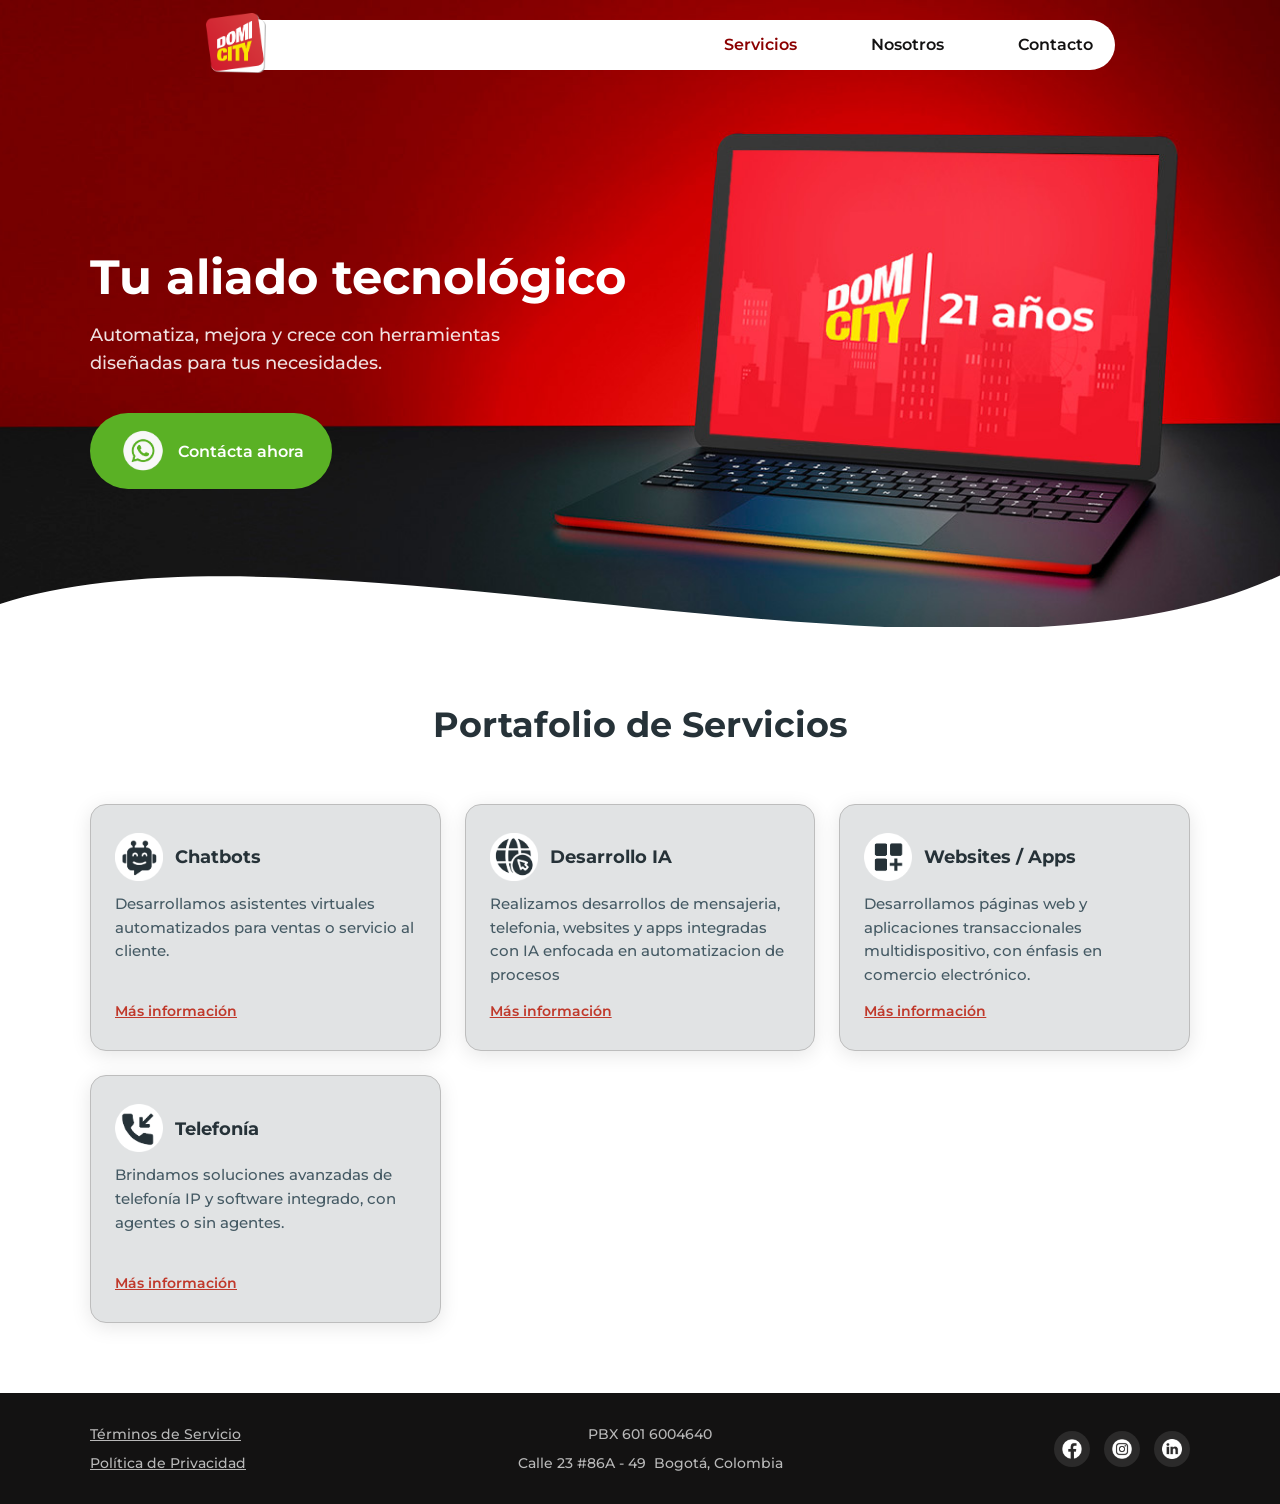
==== commit 0cf917d7: "Subida a produccion" ====
--- a/index.html
+++ b/index.html
@@ -1,212 +1,165 @@
 <!DOCTYPE html>
 <html lang="es">
 <head>
-    <meta charset="UTF-8">
-    <meta name="viewport" content="width=device-width, initial-scale=1.0">
-    <title>DomiCity</title>
-    <link rel="icon" href="assets/img/logo_domicity.png" type="image/png">
-    <style>
-        @import url('https://fonts.googleapis.com/css2?family=Fira+Sans:ital,wght@0,100;0,200;0,300;0,400;0,500;0,600;0,700;0,800;0,900;1,100;1,200;1,300;1,400;1,500;1,600;1,700;1,800;1,900&family=Montserrat&family=Yanone+Kaffeesatz:wght@200..700&display=swap');
-        * {
-            margin: 0;
-            padding: 0;
-            box-sizing: border-box;
-        }
+  <meta charset="UTF-8" />
+  <meta name="viewport" content="width=device-width, initial-scale=1.0" />
+  <meta name="description" content="DomiCity — Tu aliado tecnológico. Chatbots, Websites, Apps, Telefonía, Domisoft y Software a la medida." />
+  <title>DomiCity</title>
+  <link rel="stylesheet" href="assets/css/styles.css" />
+  <link rel="icon" href="assets/img/logo_domicity.png" type="image/png" />
+  <!-- Google tag (gtag.js) -->
+  <script async src="https://www.googletagmanager.com/gtag/js?id=G-8YCQ2FPRDF"></script>
+  <script>
+    window.dataLayer = window.dataLayer || [];
+    function gtag(){dataLayer.push(arguments);}
+    gtag('js', new Date());
+    gtag('config', 'G-8YCQ2FPRDF');
+  </script>
+</head>
+<body>
+  <!--  NAVBAR   -->
+  <header class="navbar" role="banner">
+    <a href="index.html" class="navbar__logo" aria-label="DomiCity — Inicio">
+        <img src="assets/img/logo_domicity.png" alt="DomiCity" loading="eager" />
+    </a>
+    <div class="navbar__inner">
+      <button class="navbar__toggle" aria-label="Abrir menú" aria-expanded="false" aria-controls="main-menu">
+        <span></span><span></span><span></span>
+      </button>
 
-        body {
-        font-family: 'Montserrat', sans-serif;
-            background: linear-gradient(135deg, #f5f5f5 0%, #e8e8e8 100%);
-            min-height: 100vh;
-            display: flex;
-            align-items: center;
-            justify-content: center;
-            overflow-x: hidden;
-        }
+      <nav id="main-menu" class="navbar__menu" role="navigation" aria-label="Menú principal">
+        <a href="index.html" class="navbar__link">Servicios</a>
+        <a href="nosotros.html" class="navbar__link">Nosotros</a>
+        <a href="https://wa.me/573166936965?text=Hola%2C%20quiero%20tener%20mas%20informacion%20acerca%20de%20Domicity" class="navbar__link">Contacto</a>
+      </nav>
+    </div>
+  </header>
 
-        .container {
-            max-width: 1200px;
-            width: 100%;
-            padding: 40px 20px;
-            display: flex;
-            align-items: center;
-            justify-content: space-between;
-            gap: 60px;
-        }
+  <main>
+    <!--  HERO   -->
+    <section class="hero" aria-label="Presentación">
+      <div class="hero__inner">
+        <div class="hero__content">
+          <h1 class="hero__title fade-in-up">Tu aliado tecnológico</h1>
+          <p class="hero__subtitle fade-in-up fade-in-up--delay-1">
+            Automatiza, mejora y crece con herramientas<br>diseñadas para tus necesidades.
+          </p>
+          <a
+            href="https://wa.me/573166936965?text=Hola%2C%20quiero%20tener%20mas%20informacion%20acerca%20de%20Domicity"
+            target="_blank"
+            rel="noopener noreferrer"
+            class="btn btn--whatsapp fade-in-up fade-in-up--delay-2"
+            aria-label="Contáctanos por WhatsApp"
+          >
+            <img src="assets/img/Icono Whatsapp.png" alt="" aria-hidden="true" />
+            Contácta ahora
+          </a>
+        </div>
+      </div>
 
-        .content {
-            flex: 1;
-            max-width: 500px;
-        }
+      <!-- Wave SVG separator -->
+      <svg class="hero__wave" viewBox="0 0 1440 90" xmlns="http://www.w3.org/2000/svg" preserveAspectRatio="none" aria-hidden="true">
+        <path d="M0,64 C360,-50 1080,200 1440,32 L1440,90 L0,90 Z" fill="#ffffff"/>      
+      </svg>
+    </section>
 
-        .title {
-            font-size: 3.5rem;
-            color: #e31e24;
-            font-weight: 700;
-            margin-bottom: 20px;
-            line-height: 1.2;
-        }
-
-        .subtitle {
-            font-size: 2rem;
-            color: #e31e24;
-            font-weight: 300;
-            line-height: 1.4;
-        }
-
-        .subtitle-bold {
-            font-size: 2rem;
-            color: #e31e24;
-            font-weight: 700;
-            margin-bottom: 30px;
-            line-height: 1.4;
-        }
-
-        .tagline {
-        font-family: 'Fira Sans', sans-serif;
-        font-weight: 900;
-        font-style: italic;
-        font-size: 1.8rem;
-        color: #6f5f60;
-        margin-top: 30px;
-        letter-spacing: 0.5px;
-        }
+    
 
 
-        .illustration {
-            flex: 1;
-            display: flex;
-            align-items: center;
-            justify-content: center;
-            min-height: 500px;
-        }
+    <!--  PORTAFOLIO DE SERVICIOS -->
 
-        .maintenance-image {
-            max-width: 100%;
-            height: auto;
-            max-height: 600px;
-            object-fit: contain;
-            animation: fadeIn 1s ease-out;
-        }
+    <section class="services section" id="servicios" aria-labelledby="services-title">
+      <h2 class="services__title" id="services-title">Portafolio de Servicios</h2>
 
-        @keyframes fadeIn {
-            from {
-                opacity: 0;
-                transform: scale(0.95);
-            }
-            to {
-                opacity: 1;
-                transform: scale(1);
-            }
-        }
+      <div class="services__grid" role="list">
 
-        @media (max-width: 968px) {
-            .container {
-                flex-direction: column;
-                text-align: center;
-            }
-            
-            .content {
-                max-width: 100%;
-            }
-            
-            .title {
-                font-size: 2.5rem;
-            }
-            
-            .subtitle,
-            .subtitle-bold {
-                font-size: 1.5rem;
-            }
-            
-            .tagline {
-                font-size: 1.3rem;
-            }
-            
-            .maintenance-image {
-                max-width: 90%;
-                max-height: 350px;
-            }
-        }
-    </style>
-    <meta name="description" content="En Domcity transformamos tu negocio con tecnología: chatbots, páginas web, apps, telefonía IP y software personalizado. 21 años impulsando la innovación en Colombia.">
-</head>
-<body>
-    <div class="container">
-        <div class="content">
-            <h1 class="title">¡No te vayas lejos!</h1>
-            <p class="subtitle">Estamos actualizando el sitio</p>
-            <p class="subtitle-bold">para hacerlo aún más increíble</p>
-            <p class="tagline">Domicity tú aliado tecnológico</p>
-        </div>
-        
-        <div class="illustration">
-            <img src="assets/img/fot2.png" alt="DomiCity Mantenimiento" class="maintenance-image">
-        </div>
+        <article class="card" role="listitem" data-animate>
+          <div class="card__header">
+            <img class="card__icon" src="assets/img/Icono Chatbots.png" alt="" aria-hidden="true" loading="lazy" />
+            <h3 class="card__title">Chatbots</h3>
+          </div>
+          <p class="card__text">Desarrollamos asistentes virtuales automatizados para ventas o servicio al cliente.</p>
+          <a href="https://wa.me/573166936965?text=Hola%2C%20quiero%20tener%20mas%20informacion%20acerca%20de%20Domicity" class="card__link">Más información</a>
+        </article>
+
+        <article class="card" role="listitem" data-animate>
+          <div class="card__header">
+            <img class="card__icon" src="assets/img/Icono Websites.png" alt="" aria-hidden="true" loading="lazy" />
+            <h3 class="card__title">Desarrollo IA</h3>
+          </div>
+          <p class="card__text">Realizamos desarrollos de mensajeria, telefonia, websites y apps integradas con IA enfocada en automatizacion de procesos</p>
+          <a href="https://wa.me/573166936965?text=Hola%2C%20quiero%20tener%20mas%20informacion%20acerca%20de%20Domicity" class="card__link">Más información</a>
+        </article>
+
+        <article class="card" role="listitem" data-animate>
+          <div class="card__header">
+            <img class="card__icon" src="assets/img/Icono Apps.png" alt="" aria-hidden="true" loading="lazy" />
+            <h3 class="card__title">Websites / Apps</h3>
+          </div>
+          <p class="card__text">Desarrollamos páginas web y aplicaciones transaccionales multidispositivo, con énfasis en comercio electrónico.</p>
+          <a href="https://wa.me/573166936965?text=Hola%2C%20quiero%20tener%20mas%20informacion%20acerca%20de%20Domicity" class="card__link">Más información</a>
+        </article>
+
+        <article class="card" role="listitem" data-animate>
+          <div class="card__header">
+            <img class="card__icon" src="assets/img/Icono Telefonia.png" alt="" aria-hidden="true" loading="lazy" />
+            <h3 class="card__title">Telefonía</h3>
+          </div>
+          <p class="card__text">Brindamos soluciones avanzadas de telefonía IP y software integrado, con agentes o sin agentes.</p>
+          <a href="https://wa.me/573166936965?text=Hola%2C%20quiero%20tener%20mas%20informacion%20acerca%20de%20Domicity" class="card__link">Más información</a>
+        </article>
+
+        <article class="card" role="listitem" data-animate>
+          <div class="card__header">
+            <img class="card__icon" src="assets/img/Icono Domisoft.png" alt="" aria-hidden="true" loading="lazy" />
+            <h3 class="card__title">Domisoft</h3>
+          </div>
+          <p class="card__text">Software de gestión especializado en domicilios, que permite administrar catálogos de baja, mediana y alta complejidad.</p>
+          <a href="https://wa.me/573166936965?text=Hola%2C%20quiero%20tener%20mas%20informacion%20acerca%20de%20Domicity" class="card__link">Más información</a>
+        </article>
+
+        <article class="card" role="listitem" data-animate>
+          <div class="card__header">
+            <img class="card__icon" src="assets/img/Icono Software.png" alt="" aria-hidden="true" loading="lazy" />
+            <h3 class="card__title">Software</h3>
+          </div>
+          <p class="card__text">Desarrollamos soluciones de programación a la medida para industrias diversas.</p>
+          <a href="https://wa.me/573166936965?text=Hola%2C%20quiero%20tener%20mas%20informacion%20acerca%20de%20Domicity" class="card__link">Más información</a>
+        </article>
+
+      </div>
+    </section>
+  </main>
+
+  <!-- ═══════════════════════════════════════ -->
+  <!--  FOOTER                                 -->
+  <!-- ═══════════════════════════════════════ -->
+  <footer class="footer" role="contentinfo">
+    <div class="footer__inner">
+      <div class="footer__links">
+        <a href="assets/docs/Terminos de Uso Pagina Web DomiCity.pdf" target="_blank" rel="noopener" class="footer__link">Términos de Servicio</a>
+        <a href="assets/docs/Terminos de Uso Pagina Web DomiCity.pdf" target="_blank" rel="noopener" class="footer__link">Política de Privacidad</a>
+      </div>
+
+      <address class="footer__contact" style="font-style:normal;">
+        <span>PBX 601 6004640</span>
+        <span>Calle 23 #86A - 49&nbsp;&nbsp;Bogotá, Colombia</span>
+      </address>
+
+      <div class="footer__social" aria-label="Redes sociales">
+        <a href="https://www.facebook.com/domicitylaciudad" class="footer__social-link" aria-label="Facebook" target="_blank" rel="noopener">
+          <img src="assets/img/Icono Facebook.png" alt="Facebook" loading="lazy" />
+        </a>
+        <a href="https://www.instagram.com/domicity.co/" class="footer__social-link" aria-label="Instagram" target="_blank" rel="noopener">
+          <img src="assets/img/Icono Instagram.png" alt="Instagram" loading="lazy" />
+        </a>
+        <a href="https://www.linkedin.com/company/domicity-sas/" class="footer__social-link" aria-label="LinkedIn" target="_blank" rel="noopener">
+          <img src="assets/img/Icono Linkedin.png" alt="LinkedIn" loading="lazy" />
+        </a>
+      </div>
     </div>
-    
-    <script>
+  </footer>
 
-        // Animación de entrada suave para los elementos
-        document.addEventListener('DOMContentLoaded', function() {
-            const content = document.querySelector('.content');
-            const illustration = document.querySelector('.illustration');
-            
-            // Fade in inicial
-            content.style.opacity = '0';
-            illustration.style.opacity = '0';
-            content.style.transform = 'translateX(-50px)';
-            illustration.style.transform = 'translateX(50px)';
-            content.style.transition = 'all 1s ease-out';
-            illustration.style.transition = 'all 1s ease-out';
-            
-            setTimeout(() => {
-                content.style.opacity = '1';
-                illustration.style.opacity = '1';
-                content.style.transform = 'translateX(0)';
-                illustration.style.transform = 'translateX(0)';
-            }, 100);
-        });
-
-        // Efecto parallax suave en el movimiento del mouse
-        document.addEventListener('mousemove', function(e) {
-            const gears = document.querySelectorAll('.gear');
-            const cone = document.querySelector('.cone');
-            const browserWindow = document.querySelector('.browser-window');
-            
-            const mouseX = e.clientX / window.innerWidth;
-            const mouseY = e.clientY / window.innerHeight;
-            
-            gears.forEach((gear, index) => {
-                const speed = (index + 1) * 10;
-                const x = (mouseX - 0.5) * speed;
-                const y = (mouseY - 0.5) * speed;
-                gear.style.transform = `translate(${x}px, ${y}px) rotate(${gear.style.transform.match(/rotate\((.*?)\)/) || '0deg'})`;
-            });
-            
-            if (cone) {
-                const x = (mouseX - 0.5) * 15;
-                const y = (mouseY - 0.5) * 15;
-                cone.style.transform = `translate(${x}px, ${y}px)`;
-            }
-            
-            if (browserWindow) {
-                const x = (mouseX - 0.5) * 8;
-                const y = (mouseY - 0.5) * 8;
-                browserWindow.style.transform = `translate(${x}px, ${y}px)`;
-            }
-        });
-
-        // Animación adicional en la barra de carga
-        const loadingBar = document.querySelector('.loading-bar');
-        if (loadingBar) {
-            let progress = 0;
-            setInterval(() => {
-                progress = (progress + 1) % 101;
-                const color = `hsl(${progress * 1.2}, 80%, 50%)`;
-                loadingBar.style.setProperty('--progress-color', color);
-            }, 50);
-        }
-
-    </script>
+  <script src="assets/js/app.js" defer></script>
 </body>
-</html>+</html>
--- a/assets/css/styles.css
+++ b/assets/css/styles.css
@@ -0,0 +1,1041 @@
+/* =============================================
+   DOMICITY - CORPORATE WEBSITE STYLES
+   Methodology: BEM | Mobile-First | CSS Variables
+   ============================================= */
+
+/* ─── GOOGLE FONTS ─────────────────────────── */
+@import url('https://fonts.googleapis.com/css2?family=Montserrat:wght@400;500;600;700;800&display=swap');
+
+/* ─── CSS VARIABLES ────────────────────────── */
+:root {
+  --color-primary-red:   #c0392b;
+  --color-red-dark:      #8b0000;
+  --color-red-gradient:  linear-gradient(135deg, #c0392b 0%, #8b0000 60%, #1a0000 100%);
+  --color-text-main:     #263238;
+  --color-whatsapp:      #5ab125;
+  --color-whatsapp-dark: #3d7d1a;
+  --color-footer:        #131212;
+  --color-card:          #e1e3e4;
+  --color-border:        #bdbdbd;
+  --color-white:         #ffffff;
+  --color-link:          #c0392b;
+  --color-hero-bg:       #1a0000;
+
+  --font-family: 'Montserrat', sans-serif;
+  --fw-bold:       700;
+  --fw-semibold:   600;
+  --fw-medium:     500;
+  --fw-regular:    400;
+
+  --radius-sm:   8px;
+  --radius-md:   16px;
+  --radius-lg:   24px;
+  --radius-pill: 999px;
+
+  --shadow-card: 0 4px 20px rgba(0,0,0,0.10);
+  --shadow-hover: 0 10px 36px rgba(0,0,0,0.18);
+  --shadow-nav: 0 2px 20px rgba(0,0,0,0.25);
+
+  --transition: 0.3s ease;
+  --container-max: 1100px;
+  --section-pad: 80px 20px;
+}
+
+/* ─── RESET & BASE ──────────────────────────── */
+*, *::before, *::after {
+  box-sizing: border-box;
+  margin: 0;
+  padding: 0;
+}
+
+html {
+  scroll-behavior: smooth;
+  font-size: 16px;
+}
+
+body {
+  font-family: var(--font-family);
+  font-weight: var(--fw-medium);
+  color: var(--color-text-main);
+  background: var(--color-white);
+  line-height: 1.6;
+  overflow-x: hidden;
+}
+
+img {
+  max-width: 100%;
+  height: auto;
+  display: block;
+}
+
+a {
+  text-decoration: none;
+  color: inherit;
+  transition: color var(--transition);
+}
+
+ul {
+  list-style: none;
+}
+
+/* ─── UTILITY ───────────────────────────────── */
+.container {
+  max-width: var(--container-max);
+  margin: 0 auto;
+  padding: 0 20px;
+}
+
+.section {
+  padding: var(--section-pad);
+}
+
+/* ─── NAVBAR ────────────────────────────────── */
+.navbar {
+  position: absolute;
+  top: 20px;
+  left: 0;
+  width: 100%;
+  display: flex;
+  justify-content: center; /* 🔥 centra la cápsula */
+  z-index: 1000;
+}
+
+.navbar__inner {
+  display: flex;
+  align-items: center;
+  justify-content: flex-end;
+  background: var(--color-white);
+  border-radius: 1000px;
+  max-width: 900px;
+  width: 90%;
+}
+
+.navbar__logo img {
+  position: relative;
+  left: 46px;
+  top: -2px;
+  height: 50px;
+ transform: scale(1.2);
+}
+
+.navbar__menu {
+  display: flex;
+  align-items: center;
+  gap: 30px;
+}
+
+.navbar__link {
+  color: var(--color-footer);
+  font-weight: var(--fw-semibold);
+  font-size: 1rem;
+  padding: 8px 22px;
+  border-radius: var(--radius-pill);
+  transition: background var(--transition), color var(--transition);
+  white-space: nowrap;
+}
+
+.navbar__link:hover,
+.navbar__link--active {
+  background: rgba(255,255,255,0.18);
+  color: var(--color-red-dark);
+}
+
+.navbar__toggle {
+  display: none;
+  flex-direction: column;
+  justify-content: center;
+  gap: 5px;
+  cursor: pointer;
+  background: none;
+  border: none;
+  padding: 6px;
+}
+
+.navbar__toggle span {
+  display: block;
+  width: 26px;
+  height: 2.5px;
+  background: var(--color-white);
+  border-radius: 2px;
+  transition: transform var(--transition), opacity var(--transition);
+}
+
+.navbar__toggle.is-open span:nth-child(1) {
+  transform: translateY(7.5px) rotate(45deg);
+}
+.navbar__toggle.is-open span:nth-child(2) {
+  opacity: 0;
+}
+.navbar__toggle.is-open span:nth-child(3) {
+  transform: translateY(-7.5px) rotate(-45deg);
+}
+
+/* ─── HERO ──────────────────────────────────── */
+.hero {
+  background-image: url("../img/Banner\ Pagina\ Web.jpg");
+  background-size: cover;          /* Hace que la imagen cubra todo el contenedor */
+  background-position: center;     /* Centra la imagen */
+  background-repeat: no-repeat;    /* Evita que se repita */
+  
+  position: relative;
+  overflow: hidden;
+  padding-top: 250px; /* aumenta este valor según altura del nav */
+  min-height: 380px;
+}
+
+.hero__inner {
+  max-width: var(--container-max);
+  margin: 0 auto;
+  display: flex;
+  align-items: flex-end;
+  justify-content: space-between;
+  gap: 40px;
+}
+
+.hero__content {
+  flex: 1;
+  padding-bottom: 60px;
+}
+
+.hero__title {
+  font-size: clamp(2rem, 5vw, 3rem);
+  font-weight: var(--fw-bold);
+  color: var(--color-white);
+  line-height: 1.15;
+  margin-bottom: 16px;
+}
+
+.hero__subtitle {
+  font-size: clamp(0.95rem, 2vw, 1.1rem);
+  color: rgba(255,255,255,0.88);
+  font-weight: var(--fw-medium);
+  max-width: 460px;
+  margin-bottom: 36px;
+  line-height: 1.6;
+}
+
+.hero__image {
+  flex: 1;
+  display: flex;
+  align-items: flex-end;
+  justify-content: flex-end;
+  max-width: 480px;
+}
+
+.hero__image img {
+  width: 100%;
+  max-width: 460px;
+  object-fit: contain;
+  filter: drop-shadow(0 10px 40px rgba(0,0,0,0.5));
+}
+
+.hero__wave {
+  display: block;
+  width: 100%;
+  margin-top: -2px;
+  line-height: 0;
+}
+
+/* ─── BUTTONS ───────────────────────────────── */
+.btn {
+  display: inline-flex;
+  align-items: center;
+  gap: 10px;
+  padding: 13px 28px;
+  border-radius: var(--radius-pill);
+  font-family: var(--font-family);
+  font-weight: var(--fw-semibold);
+  font-size: 1rem;
+  cursor: pointer;
+  border: none;
+  transition: background var(--transition), transform var(--transition), box-shadow var(--transition);
+}
+
+.btn--whatsapp {
+  background: var(--color-whatsapp);
+  color: var(--color-white);
+}
+
+.btn--whatsapp:hover {
+  background: var(--color-whatsapp-dark);
+  transform: translateY(-2px);
+  box-shadow: 0 8px 24px rgba(90,177,37,0.35);
+}
+
+.btn--whatsapp img {
+  width: 50px;
+}
+
+.btn--primary {
+  background: #e8b800;
+  color: var(--color-white);
+  font-weight: var(--fw-bold);
+}
+
+.btn--primary:hover {
+  background: #c9a200;
+  transform: translateY(-2px);
+  box-shadow: 0 8px 24px rgba(232,184,0,0.35);
+}
+
+/* ─── SERVICES ──────────────────────────────── */
+.services {
+  background: var(--color-white);
+  padding: 70px 20px;
+}
+
+.services__title {
+  text-align: center;
+  font-size: clamp(1.6rem, 3.5vw, 2.2rem);
+  font-weight: var(--fw-bold);
+  color: var(--color-text-main);
+  margin-bottom: 50px;
+}
+
+.services__grid {
+  display: grid;
+  grid-template-columns: repeat(3, 1fr);
+  gap: 24px;
+  max-width: var(--container-max);
+  margin: 0 auto;
+}
+
+.card {
+  background: var(--color-card);
+  border: 1px solid var(--color-border);
+  border-radius: var(--radius-md);
+  padding: 28px 24px;
+  box-shadow: var(--shadow-card);
+  transition: transform var(--transition), box-shadow var(--transition);
+  display: flex;
+  flex-direction: column;
+  gap: 12px;
+}
+
+.card:hover {
+  transform: translateY(-5px);
+  box-shadow: var(--shadow-hover);
+  background-color: var(--color-border);
+}
+
+.card__icon {
+  width: 48px;
+  height: 48px;
+  object-fit: contain;
+}
+
+.card__title {
+  font-size: 1.15rem;
+  font-weight: var(--fw-bold);
+  color: var(--color-text-main);
+  margin: 0;
+}
+
+.card__header {
+  display: flex;
+  align-items: center;
+  gap: 12px;
+}
+
+.card__text {
+  font-size: 0.93rem;
+  color: #455a64;
+  line-height: 1.6;
+  flex: 1;
+}
+
+.card__link {
+  font-size: 0.88rem;
+  font-weight: var(--fw-semibold);
+  color: var(--color-link);
+  text-decoration: underline;
+  margin-top: auto;
+  transition: color var(--transition);
+}
+
+.card__link:hover {
+  color: var(--color-red-dark);
+}
+
+/* ─── ABOUT ─────────────────────────────────── */
+.about {
+  background: var(--color-white);
+  padding: 70px 20px;
+}
+
+.about__header {
+  background: linear-gradient(135deg, #c0392b 0%, #8b0000 60%, #1a0000 100%);
+  padding: 60px 20px 120px;
+  position: relative;
+  margin-bottom: -60px;
+}
+
+.about__wave {
+  display: block;
+  width: 100%;
+  line-height: 0;
+  margin-top: -2px;
+}
+
+.about__body {
+  max-width: var(--container-max);
+  margin: 0 auto;
+  padding: 20px 20px 60px;
+}
+
+.about__title {
+  font-size: clamp(1.6rem, 3.5vw, 2.2rem);
+  font-weight: var(--fw-bold);
+  color: var(--color-text-main);
+  margin-bottom: 20px;
+}
+
+.about__text {
+  font-size: 1rem;
+  line-height: 1.75;
+  color: var(--color-text-main);
+  max-width: 860px;
+  margin-bottom: 14px;
+}
+
+.about__clients-label {
+  font-size: 1rem;
+  font-weight: var(--fw-semibold);
+  margin: 30px 0 20px;
+}
+
+/* ─── CLIENTS MARQUEE ───────────────────────── */
+@keyframes marquee-scroll {
+  from { transform: translateX(0); }
+  to   { transform: translateX(-50%); }
+}
+
+.clients-marquee {
+  position: relative;
+  overflow: hidden;
+  margin-top: 10px;
+}
+
+.clients-marquee__track {
+  display: flex;
+  gap: 80px;
+  align-items: center;
+  width: max-content;
+  height: 160px;
+  animation: marquee-scroll 38s linear infinite;
+}
+
+@media (prefers-reduced-motion: reduce) {
+  .clients-marquee__track {
+    animation: none;
+    flex-wrap: wrap;
+    width: 100%;
+    height: auto;
+    justify-content: center;
+    gap: 40px;
+    padding: 20px 0;
+  }
+  .clients-marquee__item[aria-hidden="true"] {
+    display: none;
+  }
+}
+
+.clients-marquee__item {
+  flex-shrink: 0;
+  height: 140px;
+  display: flex;
+  align-items: center;
+}
+
+.clients-marquee__item img {
+  height: 100%;
+  width: auto;
+  max-width: 220px;
+  object-fit: contain;
+  transition: transform 0.4s cubic-bezier(0.34, 1.56, 0.64, 1);
+}
+
+.clients-marquee__item img:hover {
+  transform: scale(1.18);
+}
+
+.clients-marquee__fade {
+  position: absolute;
+  top: 0;
+  width: 100px;
+  height: 100%;
+  z-index: 2;
+  pointer-events: none;
+}
+
+.clients-marquee__fade--left {
+  left: 0;
+  background: linear-gradient(to right, var(--color-white), transparent);
+}
+
+.clients-marquee__fade--right {
+  right: 0;
+  background: linear-gradient(to left, var(--color-white), transparent);
+}
+
+/* ─── CONTACT ───────────────────────────────── */
+.contact {
+  background: var(--color-white);
+  padding: 70px 20px;
+}
+
+.contact__header-bg {
+  background: linear-gradient(135deg, #c0392b 0%, #8b0000 60%, #1a0000 100%);
+  padding: 50px 20px 120px;
+}
+
+.contact__title {
+  font-size: clamp(1.6rem, 3.5vw, 2.2rem);
+  font-weight: var(--fw-bold);
+  color: var(--color-white);
+  max-width: var(--container-max);
+  margin: 0 auto;
+  position: relative;
+  top: 50px;
+}
+
+.contact__wave {
+  display: block;
+  width: 100%;
+  line-height: 0;
+  margin-top: -2px;
+}
+
+.contact__body {
+  max-width: var(--container-max);
+  margin: -50px auto 0;
+  padding: 0 20px 70px;
+  display: grid;
+  grid-template-columns: 1fr auto;
+  gap: 60px;
+  align-items: start;
+}
+
+.contact__form-wrapper {
+  background: #f0f0f0;
+  border-radius: var(--radius-md);
+  padding: 36px 32px;
+  box-shadow: var(--shadow-card);
+}
+
+.form__group {
+  margin-bottom: 16px;
+}
+
+.form__input,
+.form__textarea {
+  width: 100%;
+  padding: 13px 18px;
+  border: 1.5px solid var(--color-border);
+  border-radius: var(--radius-sm);
+  background: var(--color-white);
+  font-family: var(--font-family);
+  font-size: 0.95rem;
+  color: var(--color-text-main);
+  transition: border-color var(--transition), box-shadow var(--transition);
+  outline: none;
+}
+
+.form__input::placeholder,
+.form__textarea::placeholder {
+  color: #90a4ae;
+}
+
+.form__input:focus,
+.form__textarea:focus {
+  border-color: var(--color-primary-red);
+  box-shadow: 0 0 0 3px rgba(192,57,43,0.12);
+}
+
+.form__input.is-invalid,
+.form__textarea.is-invalid {
+  border-color: #e53935;
+}
+
+.form__textarea {
+  resize: vertical;
+  min-height: 110px;
+}
+
+.form__error {
+  font-size: 0.8rem;
+  color: #e53935;
+  margin-top: 4px;
+  display: none;
+}
+
+.form__error.is-visible {
+  display: block;
+}
+
+.form__footer {
+  text-align: right;
+  margin-top: 20px;
+}
+
+.form__success,
+.form__failure {
+  display: none;
+  padding: 14px 18px;
+  border-radius: var(--radius-sm);
+  font-weight: var(--fw-semibold);
+  font-size: 0.95rem;
+  margin-bottom: 16px;
+}
+
+.form__success {
+  background: #e8f5e9;
+  color: #2e7d32;
+  border: 1px solid #a5d6a7;
+}
+
+.form__failure {
+  background: #ffebee;
+  color: #c62828;
+  border: 1px solid #ef9a9a;
+}
+
+.form__success.is-visible,
+.form__failure.is-visible {
+  display: block;
+}
+
+.contact__aside {
+  display: flex;
+  flex-direction: column;
+  gap: 16px;
+  align-items: flex-start;
+  padding-top: 60px;
+}
+
+.contact__aside-title {
+  font-size: 1.3rem;
+  font-weight: var(--fw-bold);
+  color: var(--color-text-main);
+}
+
+.btn--whatsapp-lg {
+  font-size: 1.1rem;
+  padding: 16px 32px;
+}
+
+/* ─── FOOTER ────────────────────────────────── */
+.footer {
+  background: var(--color-footer);
+  color: rgba(255,255,255,0.7);
+  padding: 30px 20px;
+}
+
+.footer__inner {
+  max-width: var(--container-max);
+  margin: 0 auto;
+  display: flex;
+  align-items: center;
+  justify-content: space-between;
+  gap: 20px;
+  flex-wrap: wrap;
+}
+
+.footer__links {
+  display: flex;
+  flex-direction: column;
+  gap: 6px;
+}
+
+.footer__link {
+  color: rgba(255,255,255,0.7);
+  font-size: 0.875rem;
+  text-decoration: underline;
+  transition: color var(--transition);
+}
+
+.footer__link:hover {
+  color: var(--color-white);
+}
+
+.footer__contact {
+  display: flex;
+  flex-direction: column;
+  gap: 6px;
+  font-size: 0.875rem;
+  text-align: center;
+}
+
+.footer__social {
+  display: flex;
+  gap: 14px;
+  align-items: center;
+}
+
+.footer__social-link {
+  display: flex;
+  align-items: center;
+  justify-content: center;
+  width: 36px;
+  height: 36px;
+  border-radius: 50%;
+  background: rgba(255,255,255,0.1);
+  transition: background var(--transition), transform var(--transition);
+}
+
+.footer__social-link:hover {
+  background: rgba(255,255,255,0.22);
+  transform: translateY(-2px);
+}
+
+.footer__social-link img {
+  width: 20px;
+  height: 20px;
+  filter: brightness(0) invert(1);
+}
+
+/* ─── PAGE HEADER (nosotros / contacto) ─────── */
+.page-header {
+  background: var(--color-red-gradient);
+  padding: 60px 20px 120px;
+  position: relative;
+}
+
+.page-header__title {
+  font-size: clamp(1.8rem, 4vw, 2.5rem);
+  font-weight: var(--fw-bold);
+  color: var(--color-white);
+  max-width: var(--container-max);
+  margin: 0 auto;
+  position: relative;
+  top: 50px;
+}
+
+.page-header__wave {
+  display: block;
+  width: 100%;
+  line-height: 0;
+  margin-top: -2px;
+}
+
+/* ─── ANIMATIONS ────────────────────────────── */
+@keyframes fadeInUp {
+  from {
+    opacity: 0;
+    transform: translateY(28px);
+  }
+  to {
+    opacity: 1;
+    transform: translateY(0);
+  }
+}
+
+.fade-in-up {
+  animation: fadeInUp 0.6s ease both;
+}
+
+.fade-in-up--delay-1 { animation-delay: 0.1s; }
+.fade-in-up--delay-2 { animation-delay: 0.2s; }
+.fade-in-up--delay-3 { animation-delay: 0.3s; }
+
+[data-animate] {
+  opacity: 0;
+  transform: translateY(24px);
+  transition: opacity 0.6s ease, transform 0.6s ease;
+}
+
+[data-animate].is-visible {
+  opacity: 1;
+  transform: translateY(0);
+}
+
+/* ─── RESPONSIVE ────────────────────────────── */
+
+/* ── Tablet (≤ 900px) ── */
+@media (max-width: 900px) {
+  .services__grid {
+    grid-template-columns: repeat(2, 1fr);
+  }
+
+  .contact__body {
+    grid-template-columns: 1fr;
+    gap: 30px;
+  }
+
+  .contact__aside {
+    padding-top: 0;
+    flex-direction: row;
+    align-items: center;
+    flex-wrap: wrap;
+  }
+
+  .hero__inner {
+    flex-direction: column;
+    align-items: flex-start;
+    padding-bottom: 0;
+  }
+
+  .hero__content {
+    padding-bottom: 30px;
+  }
+
+  .hero__image {
+    width: 100%;
+    max-width: 100%;
+    justify-content: center;
+  }
+}
+
+/* ── Mobile (≤ 640px) ── */
+@media (max-width: 640px) {
+  :root {
+    --section-pad: 48px 16px;
+  }
+
+  /* Navbar */
+  .navbar {
+    top: 12px;
+    justify-content: space-between;
+    padding: 0 16px;
+    align-items: center;
+  }
+
+  .navbar__logo img {
+    left: 0;
+    top: 0;
+    height: 40px;
+    transform: scale(1);
+  }
+
+  .navbar__inner {
+    position: relative;
+    width: auto;
+    flex-shrink: 0;
+    border-radius: var(--radius-md);
+  }
+
+  .navbar__toggle {
+    display: flex;
+    padding: 10px 8px;
+    min-height: 44px;
+  }
+
+  .navbar__toggle span {
+    background: var(--color-text-main);
+  }
+
+  .navbar__menu {
+    display: none;
+    flex-direction: column;
+    gap: 4px;
+    position: absolute;
+    top: calc(100% + 6px);
+    right: 0;
+    width: calc(100vw - 32px);
+    background: linear-gradient(135deg, #c0392b 0%, #8b0000 100%);
+    padding: 12px 16px 16px;
+    border-radius: var(--radius-md);
+    box-shadow: var(--shadow-nav);
+    z-index: 999;
+  }
+
+  .navbar__menu.is-open {
+    display: flex;
+  }
+
+  .navbar__link {
+    width: 100%;
+    text-align: center;
+    color: var(--color-white);
+    padding: 12px 16px;
+  }
+
+  .navbar__link:hover,
+  .navbar__link--active {
+    background: rgba(255, 255, 255, 0.15);
+    color: var(--color-white);
+  }
+
+  /* Hero */
+  .hero {
+    padding-top: 120px;
+    background-image:
+      linear-gradient(rgba(10, 0, 0, 0.55), rgba(10, 0, 0, 0.55)),
+      url("../img/Banner\ Pagina\ Web.jpg");
+    background-position: center center;
+  }
+
+  .hero__inner {
+    padding: 0 20px;
+  }
+
+  .hero__content {
+    padding-bottom: 36px;
+    padding-left: 0;
+    padding-right: 0;
+  }
+
+  .hero__wave {
+    display: none;
+  }
+
+  .hero__title {
+    text-shadow: 0 2px 16px rgba(0, 0, 0, 0.45);
+  }
+
+  .hero__subtitle {
+    margin-bottom: 28px;
+    text-shadow: 0 1px 8px rgba(0, 0, 0, 0.35);
+    color: rgba(255, 255, 255, 0.95);
+  }
+
+  /* Buttons */
+  .btn {
+    min-height: 48px;
+  }
+
+  .btn--whatsapp img {
+    width: 36px;
+  }
+
+  /* Services */
+  .services {
+    padding: 48px 16px;
+  }
+
+  .services__title {
+    margin-bottom: 32px;
+  }
+
+  .services__grid {
+    grid-template-columns: 1fr;
+    gap: 16px;
+  }
+
+  /* Clients Marquee */
+  .clients-marquee__track {
+    height: 100px;
+    gap: 48px;
+  }
+
+  .clients-marquee__item {
+    height: 80px;
+  }
+
+  /* About */
+  .about__header {
+    padding: 40px 20px 100px;
+  }
+
+  .about__body {
+    padding: 20px 16px 40px;
+  }
+
+  /* Contact */
+  .contact__header-bg {
+    padding: 40px 20px 100px;
+  }
+
+  .contact__body {
+    grid-template-columns: 1fr;
+    margin-top: -30px;
+    padding: 0 16px 48px;
+    gap: 20px;
+  }
+
+  .contact__form-wrapper {
+    padding: 24px 20px;
+  }
+
+  .form__input,
+  .form__textarea {
+    padding: 14px 16px;
+    font-size: 1rem;
+  }
+
+  .contact__aside {
+    padding-top: 0;
+    flex-direction: column;
+    align-items: stretch;
+  }
+
+  .contact__aside-title {
+    font-size: 1.1rem;
+  }
+
+  .btn--whatsapp-lg {
+    width: 100%;
+    justify-content: center;
+    font-size: 1rem;
+    padding: 14px 24px;
+  }
+
+  /* Page header (nosotros / contacto) */
+  .page-header {
+    padding: 72px 20px 100px;
+  }
+
+  .page-header__title {
+    top: 28px;
+  }
+
+  /* Footer */
+  .footer__inner {
+    flex-direction: column;
+    text-align: center;
+    align-items: center;
+    gap: 16px;
+  }
+
+  .footer__contact {
+    text-align: center;
+  }
+
+  .footer__links {
+    align-items: center;
+  }
+
+  .footer__social {
+    justify-content: center;
+  }
+}
+
+/* ── Small mobile (≤ 480px) ── */
+@media (max-width: 480px) {
+  .hero {
+    padding-top: 100px;
+  }
+
+  .hero__content {
+    padding-bottom: 28px;
+  }
+
+  .hero__subtitle {
+    margin-bottom: 20px;
+  }
+
+  .card {
+    padding: 22px 18px;
+  }
+
+  .services__grid {
+    gap: 12px;
+  }
+
+  .clients-marquee__track {
+    height: 80px;
+    gap: 32px;
+  }
+
+  .clients-marquee__item {
+    height: 64px;
+  }
+
+  .contact__form-wrapper {
+    padding: 20px 16px;
+  }
+
+  .form__group {
+    margin-bottom: 12px;
+  }
+}
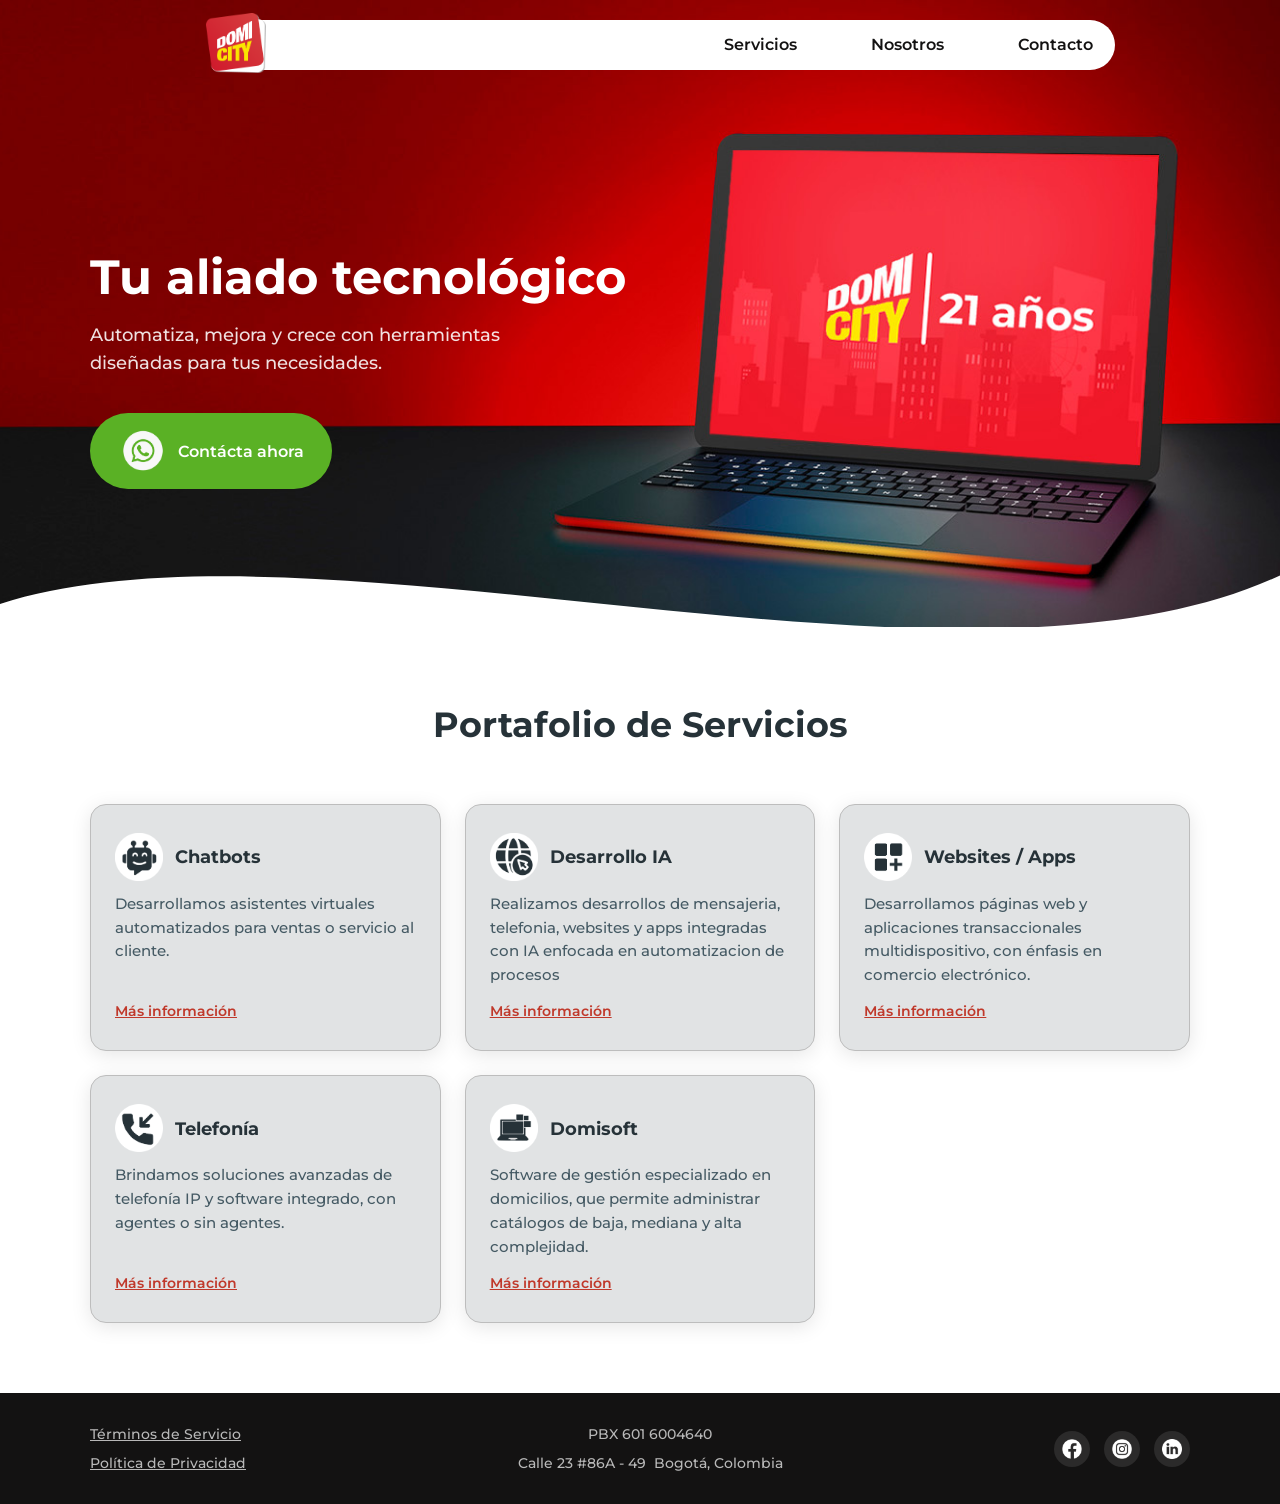
==== commit f26befe6: "novedadDonV" ====
--- a/index.html
+++ b/index.html
@@ -28,7 +28,7 @@
       </button>
 
       <nav id="main-menu" class="navbar__menu" role="navigation" aria-label="Menú principal">
-        <a href="index.html" class="navbar__link">Servicios</a>
+        <a href="#servicios" class="navbar__link">Servicios</a>
         <a href="nosotros.html" class="navbar__link">Nosotros</a>
         <a href="https://wa.me/573166936965?text=Hola%2C%20quiero%20tener%20mas%20informacion%20acerca%20de%20Domicity" class="navbar__link">Contacto</a>
       </nav>
--- a/assets/css/styles.css
+++ b/assets/css/styles.css
@@ -922,6 +922,11 @@
     height: 80px;
   }
 
+  /* Brand Carousel — 2 visibles en mobile */
+  .brand-carousel__slide {
+    flex: 0 0 50%;
+  }
+
   /* About */
   .about__header {
     padding: 40px 20px 100px;
@@ -1000,6 +1005,89 @@
   }
 }
 
+/* ─── BRAND CAROUSEL ────────────────────────── */
+.brand-carousel {
+  position: relative;
+  display: flex;
+  align-items: center;
+  gap: 12px;
+  margin-top: 24px;
+  margin-bottom: 36px;
+  user-select: none;
+}
+
+.brand-carousel__viewport {
+  overflow: hidden;
+  flex: 1;
+}
+
+.brand-carousel__track {
+  display: flex;
+  transition: transform 0.5s cubic-bezier(0.4, 0, 0.2, 1);
+}
+
+.brand-carousel__slide {
+  flex: 0 0 25%;
+  display: flex;
+  align-items: center;
+  justify-content: center;
+  height: 160px;
+}
+
+.brand-carousel__slide img {
+  max-height: 110px;
+  max-width: 180px;
+  width: auto;
+  object-fit: contain;
+}
+
+.brand-carousel__btn {
+  background: none;
+  border: 2px solid var(--color-border);
+  border-radius: 50%;
+  width: 44px;
+  height: 44px;
+  cursor: pointer;
+  font-size: 1.6rem;
+  color: var(--color-text-main);
+  display: flex;
+  align-items: center;
+  justify-content: center;
+  flex-shrink: 0;
+  line-height: 1;
+  transition: background var(--transition), border-color var(--transition), color var(--transition);
+}
+
+.brand-carousel__btn:hover {
+  background: var(--color-border);
+  border-color: var(--color-primary-red);
+  color: var(--color-primary-red);
+}
+
+.brand-carousel__dots {
+  position: absolute;
+  bottom: -28px;
+  left: 50%;
+  transform: translateX(-50%);
+  display: flex;
+  gap: 8px;
+}
+
+.brand-carousel__dot {
+  width: 8px;
+  height: 8px;
+  border-radius: 50%;
+  background: var(--color-border);
+  border: none;
+  cursor: pointer;
+  padding: 0;
+  transition: background var(--transition);
+}
+
+.brand-carousel__dot.is-active {
+  background: var(--color-primary-red);
+}
+
 /* ── Small mobile (≤ 480px) ── */
 @media (max-width: 480px) {
   .hero {
@@ -1031,6 +1119,11 @@
     height: 64px;
   }
 
+  /* Brand Carousel — 1 visible en móvil pequeño */
+  .brand-carousel__slide {
+    flex: 0 0 100%;
+  }
+
   .contact__form-wrapper {
     padding: 20px 16px;
   }
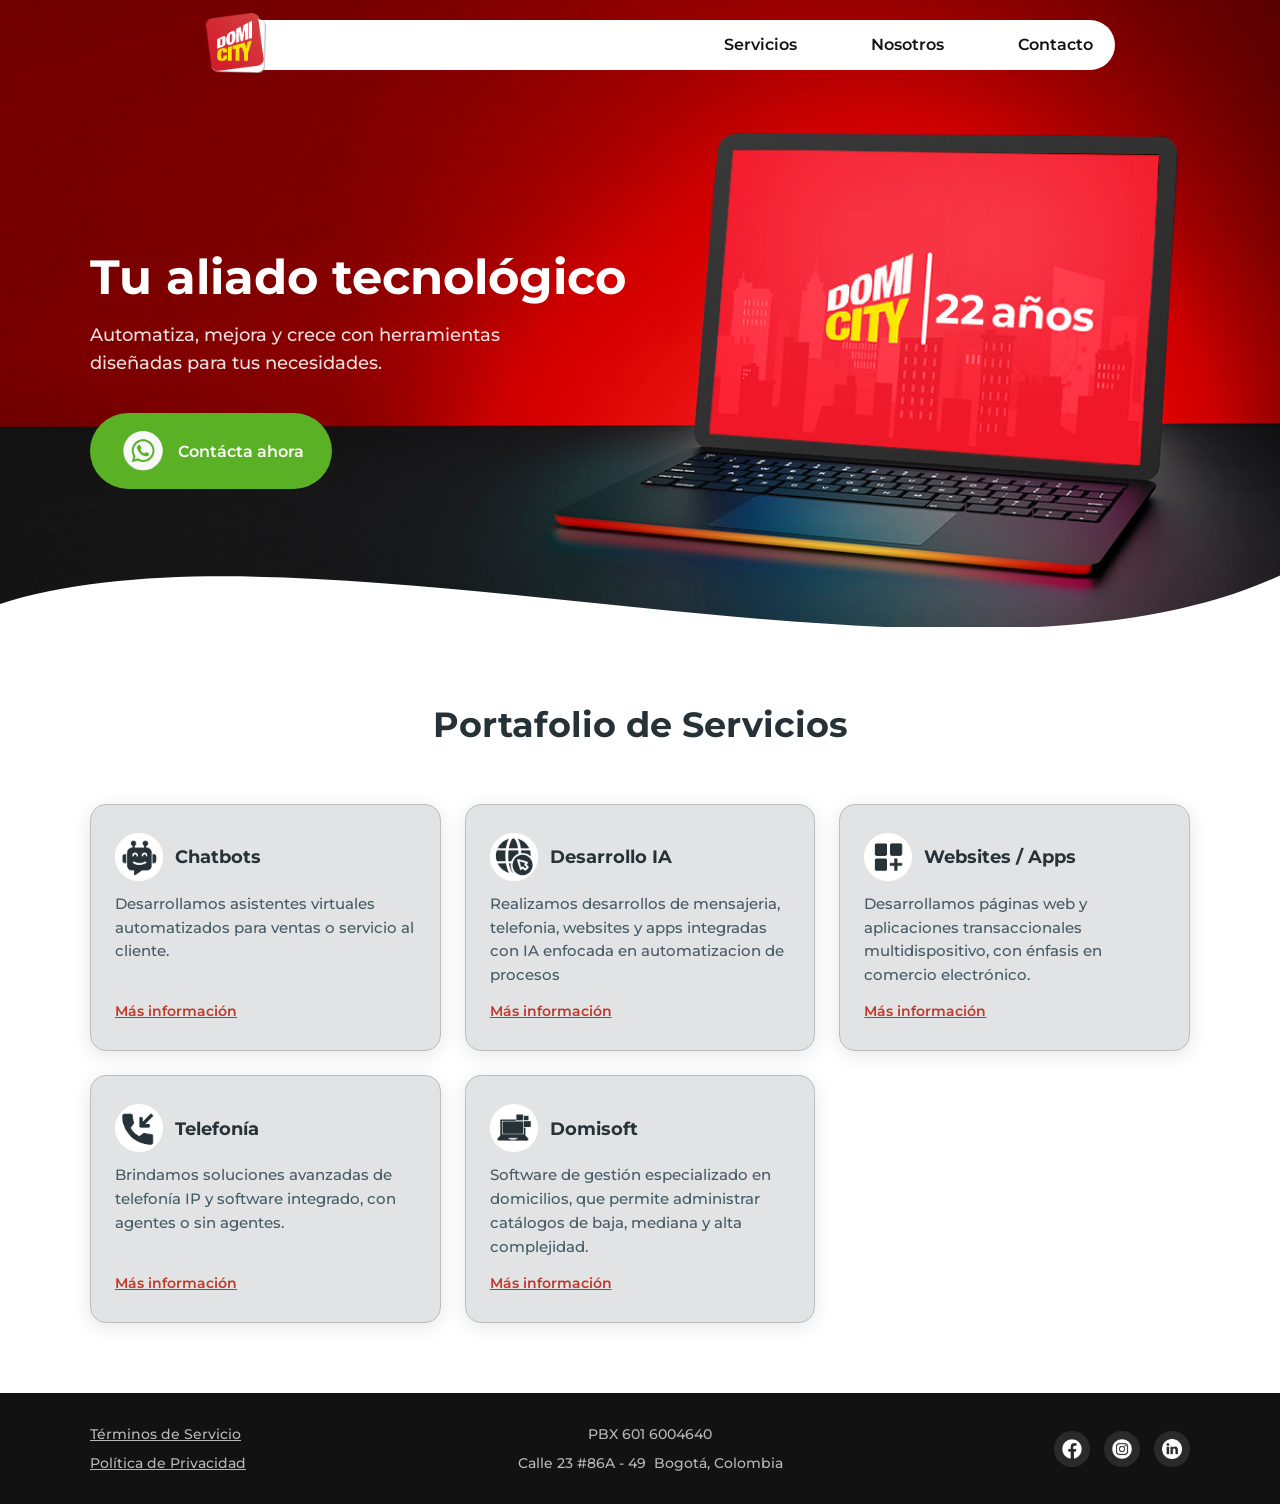
==== commit fffe7db3: "Ajustes SEO" ====
--- a/index.html
+++ b/index.html
@@ -3,8 +3,52 @@
 <head>
   <meta charset="UTF-8" />
   <meta name="viewport" content="width=device-width, initial-scale=1.0" />
-  <meta name="description" content="DomiCity — Tu aliado tecnológico. Chatbots, Websites, Apps, Telefonía, Domisoft y Software a la medida." />
-  <title>DomiCity</title>
+  <meta name="description" content="DomiCity — Tu aliado tecnológico en Colombia. Chatbots con IA, páginas web, apps, telefonía empresarial, Domisoft y software a la medida para tu negocio." />
+  <meta name="keywords" content="chatbots Colombia, desarrollo web Colombia, software a la medida, telefonía empresarial, aplicaciones móviles, automatización empresarial, DomiCity" />
+  <meta name="robots" content="index, follow" />
+  <title>DomiCity | Soluciones Tecnológicas en Colombia — Chatbots, Websites, Apps y Software</title>
+  <link rel="canonical" href="https://domicity.com.co/" />
+
+  <!-- Open Graph -->
+  <meta property="og:type" content="website" />
+  <meta property="og:url" content="https://domicity.com.co/" />
+  <meta property="og:title" content="DomiCity | Soluciones Tecnológicas en Colombia" />
+  <meta property="og:description" content="Tu aliado tecnológico. Chatbots con IA, páginas web, apps, telefonía empresarial y software a la medida para tu negocio en Colombia." />
+  <meta property="og:image" content="https://domicity.com.co/assets/img/logo_domicity.png" />
+  <meta property="og:locale" content="es_CO" />
+  <meta property="og:site_name" content="DomiCity" />
+
+  <!-- Twitter Card -->
+  <meta name="twitter:card" content="summary_large_image" />
+  <meta name="twitter:title" content="DomiCity | Soluciones Tecnológicas en Colombia" />
+  <meta name="twitter:description" content="Tu aliado tecnológico. Chatbots, Websites, Apps y Software a la medida." />
+  <meta name="twitter:image" content="https://domicity.com.co/assets/img/logo_domicity.png" />
+
+  <!-- Schema.org: Local Business -->
+  <script type="application/ld+json">
+  {
+    "@context": "https://schema.org",
+    "@type": "LocalBusiness",
+    "name": "DomiCity",
+    "url": "https://domicity.com.co",
+    "logo": "https://domicity.com.co/assets/img/logo_domicity.png",
+    "description": "Soluciones tecnológicas en Colombia: Chatbots con IA, páginas web, apps, telefonía empresarial y software a la medida.",
+    "telephone": "+573166936965",
+    "address": {
+      "@type": "PostalAddress",
+      "addressCountry": "CO"
+    },
+    "sameAs": [],
+    "offers": [
+      { "@type": "Offer", "name": "Chatbots con IA" },
+      { "@type": "Offer", "name": "Desarrollo Web" },
+      { "@type": "Offer", "name": "Aplicaciones Móviles" },
+      { "@type": "Offer", "name": "Telefonía Empresarial" },
+      { "@type": "Offer", "name": "Software a la Medida" }
+    ]
+  }
+  </script>
+
   <link rel="stylesheet" href="assets/css/styles.css" />
   <link rel="icon" href="assets/img/logo_domicity.png" type="image/png" />
   <!-- Google tag (gtag.js) -->
--- a/assets/css/styles.css
+++ b/assets/css/styles.css
@@ -172,7 +172,7 @@
 
 /* ─── HERO ──────────────────────────────────── */
 .hero {
-  background-image: url("../img/Banner\ Pagina\ Web.jpg");
+  background-image: url("../img/Banner\ Pagina\ Web.png");
   background-size: cover;          /* Hace que la imagen cubra todo el contenedor */
   background-position: center;     /* Centra la imagen */
   background-repeat: no-repeat;    /* Evita que se repita */
@@ -861,7 +861,7 @@
     padding-top: 120px;
     background-image:
       linear-gradient(rgba(10, 0, 0, 0.55), rgba(10, 0, 0, 0.55)),
-      url("../img/Banner\ Pagina\ Web.jpg");
+      url("../img/Banner\ Pagina\ Web.png");
     background-position: center center;
   }
 
@@ -1027,7 +1027,7 @@
 }
 
 .brand-carousel__slide {
-  flex: 0 0 25%;
+  flex: 0 0 18%; 
   display: flex;
   align-items: center;
   justify-content: center;
